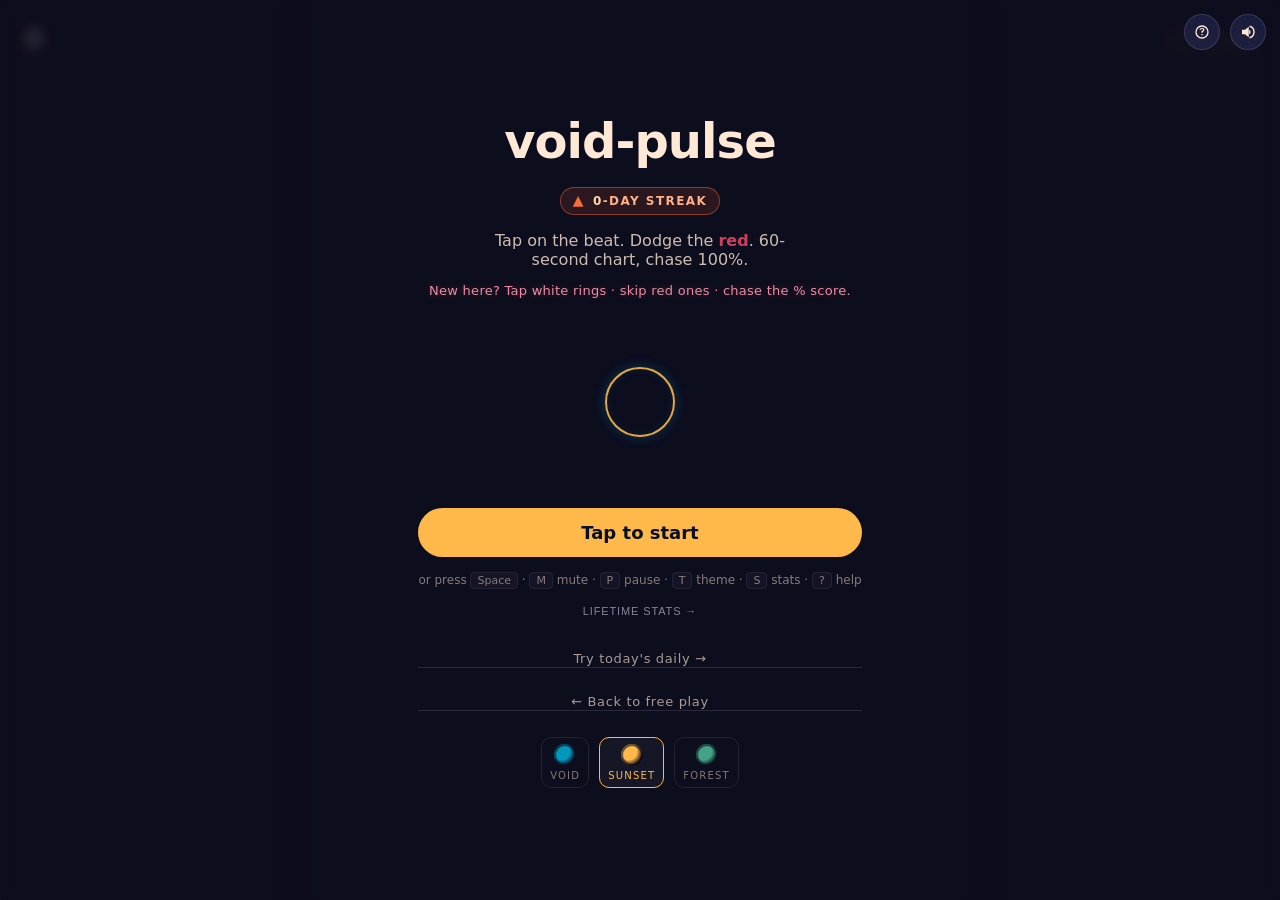
==== games/001-void-pulse/index.html @ e2f5d3f6 "sprint 34: two-phase onboarding demo (TAP good / SKIP hazard) The start-overlay .demo predated the r" ====
<!doctype html>
<html lang="en">
<head>
  <meta charset="utf-8" />
  <meta name="viewport" content="width=device-width, initial-scale=1, viewport-fit=cover" />
  <title>void-pulse — GameCompany</title>
  <meta name="description" content="Tap the ring when the void pulses through it — a minimalist tap-timing casual game." />
  <meta name="theme-color" content="#0a0e1f" />
  <meta property="og:title" content="void-pulse" />
  <meta property="og:description" content="Tap the ring when the void pulses through it." />
  <meta property="og:type" content="website" />
  <link rel="manifest" href="manifest.webmanifest" />
  <meta name="mobile-web-app-capable" content="yes" />
  <meta name="apple-mobile-web-app-capable" content="yes" />
  <meta name="apple-mobile-web-app-title" content="void-pulse" />
  <meta name="apple-mobile-web-app-status-bar-style" content="black-translucent" />
  <link rel="icon" href='data:image/svg+xml;utf8,<svg xmlns="http://www.w3.org/2000/svg" viewBox="0 0 64 64"><rect width="64" height="64" rx="14" fill="%230a0e1f"/><circle cx="32" cy="32" r="20" fill="none" stroke="%2300d4ff" stroke-width="4"/><circle cx="32" cy="32" r="10" fill="none" stroke="%23ff3d6b" stroke-width="3" opacity=".85"/><circle cx="32" cy="32" r="3" fill="%2300d4ff"/></svg>' />
  <link rel="apple-touch-icon" href='data:image/svg+xml;utf8,<svg xmlns="http://www.w3.org/2000/svg" viewBox="0 0 180 180"><rect width="180" height="180" fill="%230a0e1f"/><circle cx="90" cy="90" r="58" fill="none" stroke="%2300d4ff" stroke-width="10"/><circle cx="90" cy="90" r="28" fill="none" stroke="%23ff3d6b" stroke-width="8" opacity=".85"/><circle cx="90" cy="90" r="8" fill="%2300d4ff"/></svg>' />
  <link rel="stylesheet" href="style.css" />
</head>
<body>
  <main id="app">
    <canvas id="stage" width="720" height="960" aria-label="void-pulse canvas"></canvas>

    <div id="hud">
      <div id="score" aria-hidden="true">0</div>
      <div id="comboWrap" aria-hidden="true">
        <div id="beat" class="beat" aria-hidden="true"><span class="beat-dot"></span></div>
        <div id="combo"></div>
        <div id="comboMeter"><div id="comboMeterFill"></div></div>
      </div>
      <div id="lives" aria-label="Lives remaining"><span class="life">◯</span><span class="life">◯</span><span class="life">◯</span></div>
    </div>

    <div id="srAnnounce" class="sr-only" role="status" aria-live="polite" aria-atomic="true"></div>

    <div id="seedPill" class="seed-pill" hidden>DAILY · <span id="seedDate"></span></div>

    <button id="mute" class="icon-btn" type="button" aria-label="Toggle sound" title="Toggle sound">
      <svg viewBox="0 0 24 24" width="18" height="18" aria-hidden="true">
        <path id="muteIconOn"  d="M4 9v6h4l5 4V5L8 9H4zm11.5 3a3.5 3.5 0 0 0-2-3.16v6.32A3.5 3.5 0 0 0 15.5 12zM14 3.23v2.06a6.98 6.98 0 0 1 0 13.42v2.06A9 9 0 0 0 14 3.23z" fill="currentColor"/>
        <path id="muteIconOff" d="M4 9v6h4l5 4V5L8 9H4zm12.59 3 2.7-2.7-1.42-1.42-2.7 2.7-2.7-2.7-1.41 1.42 2.7 2.7-2.7 2.7 1.41 1.42 2.7-2.7 2.7 2.7 1.42-1.42-2.7-2.7z" fill="currentColor" style="display:none"/>
      </svg>
    </button>

    <div id="overlay" class="overlay visible">
      <h1 class="title">void-pulse</h1>
      <p id="startSubtitle" class="seed-subtitle" hidden>Daily · <span id="seedDateStart"></span></p>
      <div id="streakStart" class="streak-badge" hidden aria-label="Daily streak">
        <span class="streak-flame" aria-hidden="true">▲</span>
        <span class="streak-count"><span id="streakStartNum">0</span>-day streak</span>
        <span class="streak-best" id="streakStartBest" hidden>best <span id="streakStartBestNum">0</span></span>
      </div>
      <p class="hook">Tap on the beat. Dodge the <span style="color:var(--danger);font-weight:600">red</span>. 60-second chart, chase 100%.</p>
      <p id="firstVisitHint" class="first-visit-hint" hidden>New here? Tap white rings · skip red ones · chase the % score.</p>
      <div class="demo" aria-hidden="true">
        <div class="demo-target"></div>
        <div class="demo-pulse demo-pulse-good"></div>
        <div class="demo-pulse demo-pulse-hazard"></div>
        <div class="demo-label demo-label-tap">TAP</div>
        <div class="demo-label demo-label-skip">SKIP</div>
      </div>
      <button id="start" class="btn">Tap to start</button>
      <p class="kbhint">or press <kbd>Space</kbd> · <kbd>M</kbd> mute · <kbd>P</kbd> pause · <kbd>T</kbd> theme · <kbd>S</kbd> stats · <kbd>?</kbd> help</p>
      <button id="statsBtn" class="ghost-link-btn" type="button" aria-label="Lifetime stats">Lifetime stats →</button>
      <a id="dailyLink" class="daily-link" href="?daily=1" hidden>Try today's daily →</a>
      <a id="freeLink"  class="daily-link" href="./" hidden>← Back to free play</a>
      <div id="themePicker" class="theme-picker" role="radiogroup" aria-label="Color theme">
        <button type="button" class="theme-swatch" data-theme-id="void"   role="radio" aria-checked="true"  title="Void (cyan)"><span class="swatch-ring swatch-void"></span><span class="swatch-name">void</span></button>
        <button type="button" class="theme-swatch" data-theme-id="sunset" role="radio" aria-checked="false" title="Sunset (amber)"><span class="swatch-ring swatch-sunset"></span><span class="swatch-name">sunset</span></button>
        <button type="button" class="theme-swatch" data-theme-id="forest" role="radio" aria-checked="false" title="Forest (teal)"><span class="swatch-ring swatch-forest"></span><span class="swatch-name">forest</span></button>
      </div>
    </div>

    <div id="gameover" class="overlay hidden">
      <div id="newBest" class="new-best">NEW BEST</div>
      <h2 class="title">void silenced</h2>
      <p class="final-score">Score: <span id="finalScore">0</span></p>
      <p class="best-score">Best: <span id="bestScore">0</span></p>
      <div id="stats" class="stats">
        <div><span>Peak combo</span><span id="statPeak">0</span></div>
        <div><span>Perfects</span><span id="statPerfect">0</span></div>
        <div><span>Hits</span><span id="statHits">0</span></div>
      </div>
      <div id="gameoverStreak" class="streak-badge streak-gameover" hidden aria-label="Daily streak">
        <span class="streak-flame" aria-hidden="true">▲</span>
        <span class="streak-count"><span id="gameoverStreakNum">0</span>-day streak</span>
        <span class="streak-best" id="gameoverStreakBest" hidden>best <span id="gameoverStreakBestNum">0</span></span>
      </div>
      <div id="achievements" class="ach-grid" aria-label="Achievements" hidden>
        <div class="ach-head"><span class="ach-head-label">Achievements</span><span id="achProgress" class="ach-progress">0 / 11</span></div>
        <ul id="achList" class="ach-list"></ul>
      </div>
      <div id="history" class="history" aria-label="Last runs">
        <span id="historyLabel" class="history-label">Last runs</span>
        <svg id="historySvg" viewBox="0 0 120 28" width="120" height="28" aria-hidden="true"></svg>
      </div>
      <div id="ghost" class="ghost-strip" hidden aria-label="Ghost run comparison">
        <div class="ghost-row ghost-row-now">
          <span class="ghost-row-label">This run</span>
          <svg id="ghostSvgNow" viewBox="0 0 220 10" width="220" height="10" aria-hidden="true"></svg>
        </div>
        <div class="ghost-row ghost-row-best">
          <span class="ghost-row-label">Best <span id="ghostBestMeta"></span></span>
          <svg id="ghostSvgBest" viewBox="0 0 220 10" width="220" height="10" aria-hidden="true"></svg>
        </div>
      </div>
      <div id="leaderboard" class="leaderboard" hidden aria-label="Top runs">
        <div class="leaderboard-head">
          <span id="leaderboardLabel" class="leaderboard-label">Top runs</span>
        </div>
        <ol id="leaderboardList" class="leaderboard-list"></ol>
      </div>
      <p id="tomorrow" class="tomorrow" hidden>Next daily in <span id="tomorrowTime">—</span></p>
      <button id="share" class="share-btn" type="button" aria-label="Share score" hidden>
        <svg viewBox="0 0 24 24" width="14" height="14" aria-hidden="true"><path d="M18 16.08c-.76 0-1.44.3-1.96.77L8.91 12.7c.05-.23.09-.46.09-.7s-.04-.47-.09-.7l7.05-4.11c.54.5 1.25.81 2.04.81a3 3 0 1 0-3-3c0 .24.04.47.09.7L8.04 9.81A3 3 0 0 0 6 9a3 3 0 1 0 0 6c.79 0 1.5-.31 2.04-.81l7.12 4.15c-.05.21-.08.43-.08.66a2.92 2.92 0 1 0 2.92-2.92z" fill="currentColor"/></svg>
        <span>Share</span>
      </button>
      <p class="retry-hint">Tap to retry</p>
    </div>

    <div id="pause" class="overlay hidden" aria-hidden="true">
      <div class="pause-ring">
        <div id="pauseCountdown" class="pause-countdown">paused</div>
      </div>
      <p class="pause-hint">Return to the tab — or press <kbd>P</kbd> — to resume</p>
    </div>

    <div id="help" class="overlay hidden help-overlay" role="dialog" aria-modal="true" aria-labelledby="helpTitle" aria-hidden="true">
      <div class="help-card">
        <h2 id="helpTitle" class="help-title">how to play</h2>
        <ul class="help-list">
          <li><span class="help-key">tap / Space</span><span>when the pulse crosses the ring — on beat (120 BPM)</span></li>
          <li><span class="help-key">center hit</span><span>= <em>perfect</em>: full score, combo grows, chromatic flash</span></li>
          <li><span class="help-key">near hit</span><span>= <em>good</em>: half score, combo grows</span></li>
          <li><span class="help-key" style="color:var(--danger)">red dashed pulse</span><span>= <em>HAZARD</em>: do NOT tap. Let it pass for +50 bonus. Tapping it = miss + life</span></li>
          <li><span class="help-key">combo bar</span><span>fills toward the next ×multiplier (cap ×4)</span></li>
          <li><span class="help-key">chart length</span><span>~60s fixed chart. Chase the % — try for 100% perfect run</span></li>
          <li><span class="help-key">3 lives</span><span>miss / mistap to lose one. Die fast 3x in a row → next run grants +1 gold life</span></li>
          <li><span class="help-key">daily mode</span><span><code>?daily=1</code> — same chart for everyone today</span></li>
          <li><span class="help-key">theme picker</span><span>void / sunset / forest — press <kbd>T</kbd> to cycle</span></li>
        </ul>
        <p class="help-keys">
          <kbd>Space</kbd> tap · <kbd>M</kbd> mute · <kbd>P</kbd> pause · <kbd>T</kbd> theme · <kbd>S</kbd> stats · <kbd>?</kbd> this help · <kbd>Esc</kbd> close
        </p>
        <button id="helpClose" class="btn help-close" type="button">Got it</button>
      </div>
    </div>

    <div id="statsPanel" class="overlay hidden stats-overlay" role="dialog" aria-modal="true" aria-labelledby="statsPanelTitle" aria-hidden="true">
      <div class="stats-card">
        <h2 id="statsPanelTitle" class="stats-title">Lifetime stats</h2>
        <p class="stats-empty-msg">No runs yet. Play one to start tracking.</p>
        <div class="stats-grid">
          <div class="stat-row"><span class="stat-k">Runs</span><span class="stat-v" id="lsRuns">0</span></div>
          <div class="stat-row"><span class="stat-k">Total play</span><span class="stat-v" id="lsTime">0s</span></div>
          <div class="stat-row"><span class="stat-k">Best score</span><span class="stat-v" id="lsBest">0</span></div>
          <div class="stat-row"><span class="stat-k">Peak combo</span><span class="stat-v" id="lsPeakCombo">0</span></div>
          <div class="stat-row"><span class="stat-k">Avg / run</span><span class="stat-v" id="lsAvg">—</span></div>
          <div class="stat-row"><span class="stat-k">Total score</span><span class="stat-v" id="lsScore">0</span></div>
          <div class="stat-row"><span class="stat-k">Perfects</span><span class="stat-v" id="lsPerfects">0</span></div>
          <div class="stat-row"><span class="stat-k">Hits</span><span class="stat-v" id="lsHits">0</span></div>
          <div class="stat-row"><span class="stat-k">Misses</span><span class="stat-v" id="lsMisses">0</span></div>
          <div class="stat-row"><span class="stat-k">Perfect rate</span><span class="stat-v" id="lsPerfectRate">—</span></div>
          <div class="stat-row"><span class="stat-k">Accuracy</span><span class="stat-v" id="lsAccuracy">—</span></div>
          <div class="stat-row stat-row-span"><span class="stat-k">Best by theme</span><span class="stat-v stat-themes">
            <span class="stat-theme"><span class="stat-theme-dot stat-theme-void"></span>void <b id="lsBestVoid">0</b></span>
            <span class="stat-theme"><span class="stat-theme-dot stat-theme-sunset"></span>sunset <b id="lsBestSunset">0</b></span>
            <span class="stat-theme"><span class="stat-theme-dot stat-theme-forest"></span>forest <b id="lsBestForest">0</b></span>
          </span></div>
          <div class="stat-row"><span class="stat-k">First played</span><span class="stat-v" id="lsFirst">—</span></div>
          <div class="stat-row"><span class="stat-k">Last played</span><span class="stat-v" id="lsLast">—</span></div>
        </div>
        <div class="stats-actions">
          <button id="statsReset" class="stats-reset-btn" type="button" hidden>Reset stats</button>
          <button id="statsPanelClose" class="btn stats-close" type="button">Close</button>
        </div>
      </div>
    </div>

    <div id="achievementToast" class="ach-toast hidden" aria-hidden="true">
      <span class="ach-toast-badge" aria-hidden="true">▲</span>
      <span class="ach-toast-text">
        <span class="ach-toast-head">Achievement</span>
        <span class="ach-toast-label"></span>
      </span>
    </div>

    <button id="helpBtn" class="icon-btn help-btn" type="button" aria-label="How to play" title="How to play (?)">
      <svg viewBox="0 0 24 24" width="16" height="16" aria-hidden="true">
        <path d="M12 2a10 10 0 1 0 0 20 10 10 0 0 0 0-20Zm0 18a8 8 0 1 1 0-16 8 8 0 0 1 0 16Zm-1-7v-1c0-.7.3-1.2 1.2-1.8.9-.6 1.3-1 1.3-1.7 0-.8-.6-1.3-1.5-1.3s-1.5.5-1.5 1.4H8.5C8.5 7 9.9 6 12 6s3.5 1 3.5 2.7c0 1.1-.5 1.7-1.5 2.4-.7.5-1 .8-1 1.5V13h-2Zm0 4v-2h2v2h-2Z" fill="currentColor"/>
      </svg>
    </button>
  </main>

  <script src="game.js"></script>
</body>
</html>
---- games/001-void-pulse/style.css ----
/* ============================================================
   void-pulse — style.css
   Palette: deep void + cyan/magenta rhythm (per Artist spec)
   ============================================================ */

:root {
  /* Default theme = void. Player can switch to sunset / forest via the
     theme picker on the start overlay; the chosen theme writes
     `data-theme="..."` on <html>, below. All color-critical tokens live
     here (including the celebration gold `--highlight` and the vignette
     radial-gradient rgb triplets consumed by the canvas render). */
  --bg:     #0a0e1f;
  --fg:     #e8e9ff;
  --accent: #00d4ff;
  --danger: #ff3d6b;
  --subtle: #2a2e5c;
  --highlight: #ffd24a;
  --vignette-near-rgb: 82, 92, 180;
  --vignette-far-rgb:  15, 18, 38;
  --shadow: 0 6px 24px rgba(0,0,0,.35);
  --radius: 14px;
}
[data-theme="sunset"] {
  --bg:     #1a0b1a;
  --fg:     #ffe9d6;
  --accent: #ffb84a;
  --danger: #ff4d6d;
  --subtle: #4a2a3c;
  --highlight: #ff8fb1;
  --vignette-near-rgb: 180, 92, 120;
  --vignette-far-rgb:  38, 15, 28;
}
[data-theme="forest"] {
  --bg:     #081613;
  --fg:     #d6f2e0;
  --accent: #5de4b4;
  --danger: #ff7a5a;
  --subtle: #1a3a2e;
  --highlight: #e8ff7a;
  --vignette-near-rgb: 92, 180, 140;
  --vignette-far-rgb:  12, 30, 22;
}

* { box-sizing: border-box; margin: 0; padding: 0; }

html, body {
  height: 100%;
  background: var(--bg);
  color: var(--fg);
  font-family: system-ui, -apple-system, "Segoe UI", Roboto, sans-serif;
  user-select: none;
  -webkit-tap-highlight-color: transparent;
  overflow: hidden;
}

#app {
  position: relative;
  width: 100vw;
  height: 100dvh;
  display: grid;
  place-items: center;
}

#stage {
  display: block;
  max-width: 100vw;
  max-height: 100dvh;
  aspect-ratio: 720 / 960;
  background: transparent;
  touch-action: none;
  box-shadow: var(--shadow);
  border-radius: var(--radius);
}

#hud {
  position: absolute;
  top: 16px;
  left: 0; right: 0;
  display: flex;
  align-items: center;
  justify-content: space-between;
  padding: 0 24px;
  font-variant-numeric: tabular-nums;
  font-weight: 700;
  text-shadow: 0 2px 8px rgba(0,0,0,.5);
  pointer-events: none;
  z-index: 10;
}

#score {
  font-size: 28px;
  color: var(--fg);
  min-width: 3ch;
  transition: color .18s ease, text-shadow .18s ease;
  display: inline-block;
  transform-origin: left center;
}
#score.approaching-best {
  color: var(--highlight);
  text-shadow: 0 0 14px color-mix(in srgb, var(--highlight) calc(100% * .55), transparent), 0 2px 8px rgba(0, 0, 0, .5);
}
#score.beaten-best {
  color: var(--highlight);
  text-shadow: 0 0 22px color-mix(in srgb, var(--highlight) calc(100% * .9), transparent), 0 2px 8px rgba(0, 0, 0, .5);
  animation: scoreBeaten 1.4s ease-in-out infinite;
}
@keyframes scoreBeaten {
  0%, 100% { transform: scale(1); }
  50%      { transform: scale(1.08); }
}

#comboWrap {
  display: flex;
  flex-direction: column;
  align-items: center;
  gap: 4px;
}
#combo {
  font-size: 22px;
  color: var(--accent);
  letter-spacing: -0.01em;
  transition: opacity .12s ease;
  min-height: 22px;
  min-width: 5ch;
  text-align: right;
  font-variant-numeric: tabular-nums;
}
#comboMeter {
  width: 72px;
  height: 3px;
  background: rgba(232, 233, 255, .12);
  border-radius: 2px;
  overflow: hidden;
  opacity: 0;
  transition: opacity .18s ease;
}
#comboMeter.active { opacity: 1; }
#comboMeterFill {
  height: 100%;
  width: 0%;
  background: linear-gradient(90deg, var(--accent), var(--highlight));
  border-radius: 2px;
  transition: width .14s ease-out;
}

/* Beat indicator — small ring that flashes every quarter-note beat while a
   run is active. Accents the downbeat (every 4th quarter, i.e. bar start)
   with a brighter/larger pulse. Driven from state.t (not BGM) so the visual
   anchor works even when audio is muted. Sits inside #comboWrap above combo. */
#beat {
  width: 14px;
  height: 14px;
  display: flex;
  align-items: center;
  justify-content: center;
  opacity: 0;
  transition: opacity .2s ease;
}
#beat.active { opacity: 1; }
#beat .beat-dot {
  width: 9px;
  height: 9px;
  border-radius: 50%;
  background: color-mix(in srgb, var(--fg) 28%, transparent);
  box-shadow: 0 0 0 1px color-mix(in srgb, var(--fg) 22%, transparent);
  transform: scale(1);
  transition: background .12s ease, box-shadow .12s ease;
}
#beat.pulse .beat-dot {
  animation: beatPulse 420ms ease-out;
}
#beat.pulse-accent .beat-dot {
  animation: beatPulseAccent 520ms ease-out;
}
@keyframes beatPulse {
  0%   { transform: scale(0.95); background: color-mix(in srgb, var(--fg) 28%, transparent); box-shadow: 0 0 0 1px color-mix(in srgb, var(--fg) 22%, transparent); }
  18%  { transform: scale(1.35); background: var(--fg); box-shadow: 0 0 12px color-mix(in srgb, var(--fg) 65%, transparent), 0 0 0 1px var(--fg); }
  100% { transform: scale(1); background: color-mix(in srgb, var(--fg) 28%, transparent); box-shadow: 0 0 0 1px color-mix(in srgb, var(--fg) 22%, transparent); }
}
@keyframes beatPulseAccent {
  0%   { transform: scale(0.95); background: color-mix(in srgb, var(--accent) 35%, transparent); box-shadow: 0 0 0 1px color-mix(in srgb, var(--accent) 30%, transparent); }
  14%  { transform: scale(1.6); background: var(--accent); box-shadow: 0 0 18px color-mix(in srgb, var(--accent) 75%, transparent), 0 0 0 2px color-mix(in srgb, var(--accent) 70%, transparent); }
  100% { transform: scale(1); background: color-mix(in srgb, var(--fg) 28%, transparent); box-shadow: 0 0 0 1px color-mix(in srgb, var(--fg) 22%, transparent); }
}

#lives {
  display: flex;
  gap: 6px;
  align-items: center;
}

.life {
  font-size: 22px;
  line-height: 1;
  color: var(--accent);
  transition: color .1s ease, opacity .1s ease, transform .14s ease;
  display: inline-block;
}
.life.lost-flash {
  animation: lifeLostFlash .42s ease-out;
}
.life.bonus-glow {
  animation: lifeBonusGlow 1.4s ease-out 1;
  color: var(--highlight) !important;
}
@keyframes lifeLostFlash {
  0%   { color: var(--danger); transform: scale(1.4); text-shadow: 0 0 14px rgba(255, 61, 107, .9); }
  50%  { color: var(--danger); transform: scale(1.0); text-shadow: 0 0 6px  rgba(255, 61, 107, .6); }
  100% { color: var(--subtle); transform: scale(1.0); text-shadow: none; }
}
@keyframes lifeBonusGlow {
  0%   { color: var(--highlight); transform: scale(1.5); text-shadow: 0 0 18px color-mix(in srgb, var(--highlight) calc(100% * .9), transparent); }
  60%  { color: var(--highlight); transform: scale(1.0); text-shadow: 0 0 10px color-mix(in srgb, var(--highlight) calc(100% * .55), transparent); }
  100% { color: var(--highlight); transform: scale(1.0); text-shadow: none; }
}
@media (prefers-reduced-motion: reduce) {
  .life.lost-flash, .life.bonus-glow { animation: none; }
}

.overlay {
  position: absolute;
  inset: 0;
  display: grid;
  place-content: center;
  gap: 12px;
  text-align: center;
  background: rgba(10, 14, 31, .82);
  backdrop-filter: blur(6px);
  transition: opacity .2s ease;
  z-index: 20;
}
.overlay.hidden  { opacity: 0; pointer-events: none; }
.overlay.visible { opacity: 1; pointer-events: auto; }

.title {
  font-size: clamp(28px, 5vw, 48px);
  letter-spacing: -0.02em;
  font-weight: 700;
  color: var(--fg);
}
.hook {
  opacity: .8;
  max-width: 32ch;
  margin: 0 auto;
  font-size: 16px;
  color: var(--fg);
}
.final-score { font-size: 22px; color: var(--fg); margin-top: 10px; }
.best-score  { font-size: 16px; color: var(--fg); opacity: .78; }
.retry-hint  { font-size: 15px; color: var(--accent); opacity: .85; margin-top: 8px; }

.share-btn {
  display: inline-flex;
  align-items: center;
  gap: 7px;
  font: inherit;
  font-weight: 600;
  font-size: 13px;
  letter-spacing: .04em;
  padding: 8px 16px;
  margin: 6px auto 0;
  background: transparent;
  color: var(--fg);
  border: 1px solid rgba(232, 233, 255, .28);
  border-radius: 999px;
  cursor: pointer;
  transition: background .12s ease, border-color .12s ease, transform .08s ease;
}
.share-btn:hover  { background: rgba(232, 233, 255, .08); border-color: rgba(232, 233, 255, .5); }
.share-btn:active { transform: scale(.96); }
.share-btn.copied { color: var(--accent); border-color: var(--accent); }

.btn {
  font: inherit;
  font-weight: 700;
  font-size: 18px;
  padding: 14px 28px;
  background: var(--accent);
  color: #061028;
  border: 0;
  border-radius: 999px;
  cursor: pointer;
  box-shadow: var(--shadow);
  transition: transform .08s ease;
  margin-top: 8px;
}
.btn:active { transform: scale(.96); }

/* Feedback animations */
@keyframes shake {
  0%, 100% { transform: translate(0, 0); }
  20%      { transform: translate(-6px, 2px); }
  40%      { transform: translate(5px, -3px); }
  60%      { transform: translate(-4px, 4px); }
  80%      { transform: translate(3px, -2px); }
}
.shake { animation: shake .25s ease; }

@keyframes pop {
  0%   { transform: scale(1); }
  30%  { transform: scale(1.2); }
  100% { transform: scale(1); }
}
.pop { animation: pop .18s ease; }

@keyframes flash {
  0%   { box-shadow: inset 0 0 0 9999px rgba(255,255,255,.55); }
  100% { box-shadow: inset 0 0 0 9999px rgba(255,255,255,0); }
}
.flash { animation: flash .4s ease; }

/* Death-cam: the 0.55s slow-mo beat before the gameover overlay fades in. */
#app.deathcam #stage {
  filter: saturate(.35) brightness(.85);
  transition: filter .18s ease;
}
#app.deathcam::before {
  content: "";
  position: absolute;
  inset: 0;
  pointer-events: none;
  background: radial-gradient(ellipse at center, transparent 40%, rgba(255, 61, 107, .26) 100%);
  animation: deathcamFade .55s ease-out forwards;
  z-index: 5;
  border-radius: var(--radius);
}
@keyframes deathcamFade {
  0%   { opacity: 0; }
  20%  { opacity: 1; }
  100% { opacity: .78; }
}

@media (prefers-reduced-motion: reduce) {
  .shake, .pop, .flash, .new-best, #score.beaten-best, .pause-countdown { animation: none !important; }
  #app.deathcam::before { animation: none !important; opacity: .5; }
  /* Reduced-motion: beat indicator stays static (dim ring visible while
     active) — no pulse scale, just a steady anchor. Still communicates
     "a run is in progress" without the flash. */
  #beat.pulse .beat-dot,
  #beat.pulse-accent .beat-dot { animation: none !important; }
}

/* Mute toggle (top-right) */
.icon-btn {
  position: absolute;
  top: 14px;
  right: 14px;
  width: 36px;
  height: 36px;
  display: inline-flex;
  align-items: center;
  justify-content: center;
  background: rgba(42, 46, 92, .5);
  color: var(--fg);
  border: 1px solid rgba(232, 233, 255, .14);
  border-radius: 50%;
  cursor: pointer;
  z-index: 30;
  transition: background .12s ease, transform .08s ease, color .12s ease;
}
.icon-btn:hover { background: rgba(42, 46, 92, .8); }
.icon-btn:active { transform: scale(.92); }
.icon-btn.muted { color: var(--danger); }

/* Run-end stats panel */
.stats {
  display: grid;
  grid-template-columns: repeat(3, auto);
  gap: 4px 22px;
  justify-content: center;
  margin-top: 14px;
  font-size: 13px;
  opacity: .82;
}
.stats > div {
  display: flex;
  flex-direction: column;
  align-items: center;
  gap: 2px;
}
.stats span:first-child {
  opacity: .62;
  letter-spacing: .08em;
  text-transform: uppercase;
  font-size: 10px;
}
.stats span:last-child {
  color: var(--accent);
  font-size: 20px;
  font-weight: 700;
  font-variant-numeric: tabular-nums;
}

/* NEW BEST badge */
.new-best {
  font-size: 13px;
  font-weight: 800;
  letter-spacing: .24em;
  color: #061028;
  background: linear-gradient(90deg, var(--highlight), #ff8fb1 50%, #8ad6ff);
  padding: 5px 14px;
  border-radius: 999px;
  display: none;
  margin: 0 auto 8px;
  animation: newBestPulse 1.2s ease-in-out infinite;
  box-shadow: 0 0 24px color-mix(in srgb, var(--highlight) calc(100% * .4), transparent);
}
.new-best.visible { display: inline-block; }
@keyframes newBestPulse {
  0%, 100% { transform: scale(1); }
  50%      { transform: scale(1.06); }
}

/* Run history sparkline */
.history {
  margin-top: 10px;
  display: flex;
  flex-direction: column;
  align-items: center;
  gap: 4px;
  opacity: .82;
}
.history-label {
  font-size: 10px;
  letter-spacing: .1em;
  text-transform: uppercase;
  opacity: .55;
}
#historySvg .hbar {
  fill: var(--subtle);
  transition: fill .12s ease;
}
#historySvg .hbar.latest { fill: var(--accent); }
#historySvg .hbar.best   { fill: var(--highlight); }
#historySvg .hline {
  stroke: rgba(232, 233, 255, .18);
  stroke-width: 1;
}

/* Ghost-run comparison — two short strips showing per-event outcomes over
   time. Only appears on seeded runs (daily / ?seed=) once a best ghost has
   been recorded. */
.ghost-strip {
  margin-top: 10px;
  display: flex;
  flex-direction: column;
  gap: 4px;
  width: 100%;
  max-width: 240px;
  opacity: .9;
}
.ghost-row {
  display: flex;
  flex-direction: column;
  gap: 3px;
}
.ghost-row-label {
  font-size: 9px;
  letter-spacing: .1em;
  text-transform: uppercase;
  opacity: .5;
}
.ghost-row-label #ghostBestMeta {
  opacity: .7;
  margin-left: 4px;
  font-weight: 500;
}
#ghostSvgNow .gdot, #ghostSvgBest .gdot {
  /* fill set inline per outcome — keeps JS simple and overrides theme-safe
     because these are gameplay-semantic (perfect/good/miss) not theme-colored */
  transform-box: fill-box;
  transform-origin: center;
  animation: ghostDotIn 260ms cubic-bezier(.2, .9, .3, 1.2) both;
}
@keyframes ghostDotIn {
  0%   { opacity: 0; transform: scale(.3); }
  60%  { opacity: 1; transform: scale(1.25); }
  100% { opacity: 1; transform: scale(1); }
}
#ghostSvgNow .gtrack, #ghostSvgBest .gtrack {
  stroke: rgba(232, 233, 255, .14);
  stroke-width: 1;
  animation: ghostTrackIn 220ms ease-out both;
}
@keyframes ghostTrackIn {
  from { opacity: 0; }
  to   { opacity: 1; }
}
@media (prefers-reduced-motion: reduce) {
  /* Players who opt out of motion get the dots instantly; the comparison
     data is the same, only the left-to-right pacing replay is skipped. */
  #ghostSvgNow .gdot, #ghostSvgBest .gdot,
  #ghostSvgNow .gtrack, #ghostSvgBest .gtrack {
    animation: none;
  }
}
.tomorrow {
  margin-top: 10px;
  font-size: 11px;
  letter-spacing: .15em;
  text-transform: uppercase;
  color: var(--highlight);
  opacity: .8;
  font-variant-numeric: tabular-nums;
}

/* Pause overlay */
#pause {
  background: rgba(10, 14, 31, .72);
  backdrop-filter: blur(4px);
  z-index: 25;
  gap: 18px;
}
.pause-ring {
  width: 140px;
  height: 140px;
  border-radius: 50%;
  border: 3px solid var(--accent);
  box-shadow: 0 0 40px rgba(0, 212, 255, .3);
  display: grid;
  place-content: center;
  margin: 0 auto;
}
.pause-countdown {
  font-size: 56px;
  font-weight: 800;
  color: var(--fg);
  letter-spacing: -0.03em;
  font-variant-numeric: tabular-nums;
  animation: pauseBreath 1.6s ease-in-out infinite;
}
.pause-countdown.number { font-size: 72px; color: var(--accent); }
.pause-hint {
  font-size: 13px;
  opacity: .65;
  letter-spacing: .04em;
}
.pause-hint kbd {
  font-family: inherit;
  background: rgba(232, 233, 255, .1);
  border: 1px solid rgba(232, 233, 255, .18);
  border-radius: 4px;
  padding: 1px 6px;
  font-size: 11px;
  color: var(--fg);
  margin: 0 2px;
}
@keyframes pauseBreath {
  0%, 100% { opacity: .75; }
  50%      { opacity: 1; }
}

/* Daily / seed mode markers */
.seed-pill {
  position: absolute;
  top: 14px;
  left: 50%;
  transform: translateX(-50%);
  font-size: 10px;
  font-weight: 800;
  letter-spacing: .22em;
  padding: 4px 10px;
  border-radius: 999px;
  background: linear-gradient(90deg, color-mix(in srgb, var(--highlight) calc(100% * .18), transparent), rgba(255, 143, 177, .18));
  border: 1px solid color-mix(in srgb, var(--highlight) calc(100% * .42), transparent);
  color: var(--highlight);
  z-index: 11;
  pointer-events: none;
  text-transform: uppercase;
  font-variant-numeric: tabular-nums;
}
.seed-subtitle {
  font-size: 12px;
  letter-spacing: .2em;
  text-transform: uppercase;
  color: var(--highlight);
  opacity: .9;
  margin-top: -6px;
  margin-bottom: 2px;
  font-variant-numeric: tabular-nums;
}
.daily-link {
  display: inline-block;
  margin-top: 14px;
  font-size: 13px;
  letter-spacing: .05em;
  color: var(--fg);
  opacity: .65;
  text-decoration: none;
  border-bottom: 1px solid rgba(232, 233, 255, .2);
  padding-bottom: 1px;
  transition: opacity .12s ease, color .12s ease, border-color .12s ease;
}
.daily-link:hover { opacity: 1; color: var(--highlight); border-color: color-mix(in srgb, var(--highlight) calc(100% * .6), transparent); }

.kbhint {
  font-size: 12px;
  color: var(--fg);
  opacity: .5;
  margin-top: 4px;
}
.kbhint kbd {
  font-family: inherit;
  background: rgba(232, 233, 255, .08);
  border: 1px solid rgba(232, 233, 255, .14);
  border-radius: 4px;
  padding: 1px 6px;
  font-size: 11px;
}

/* ---------- Onboarding demo (start overlay only) ---------- */
.demo {
  position: relative;
  width: 160px;
  height: 160px;
  margin: 4px auto 6px;
  pointer-events: none;
}
.demo-target {
  position: absolute;
  left: 50%; top: 50%;
  width: 70px; height: 70px;
  margin: -35px 0 0 -35px;
  border-radius: 50%;
  border: 2px solid var(--accent);
  box-shadow: 0 0 14px rgba(0, 212, 255, .25), inset 0 0 10px rgba(0, 212, 255, .12);
  opacity: .9;
}
/* Two-phase demo: first half shows a cyan pulse crossing the target with
   a TAP label; second half shows a red hazard pulse crossing with a SKIP
   label. Teaches both halves of the post-rhythm-pivot mechanic in one
   5.2s loop. */
.demo-pulse {
  position: absolute;
  left: 50%; top: 50%;
  width: 22px; height: 22px;
  margin: -11px 0 0 -11px;
  border-radius: 50%;
  border: 2px solid currentColor;
  opacity: 0;
}
.demo-pulse-good {
  color: var(--fg);
  animation: demoPulseGood 5.2s cubic-bezier(.4, .05, .55, .98) infinite;
}
.demo-pulse-hazard {
  color: var(--danger);
  background: radial-gradient(circle, rgba(255, 61, 107, .28) 0%, rgba(255, 61, 107, 0) 70%);
  animation: demoPulseHazard 5.2s cubic-bezier(.4, .05, .55, .98) infinite;
}
.demo-label {
  position: absolute;
  left: 50%; top: calc(50% + 56px);
  transform: translate(-50%, 0);
  font-size: 12px;
  letter-spacing: .22em;
  font-weight: 700;
  opacity: 0;
}
.demo-label-tap {
  color: var(--accent);
  text-shadow: 0 0 8px rgba(0, 212, 255, .55);
  animation: demoLabelTap 5.2s ease-out infinite;
}
.demo-label-skip {
  color: var(--danger);
  text-shadow: 0 0 8px rgba(255, 61, 107, .55);
  animation: demoLabelSkip 5.2s ease-out infinite;
}
@keyframes demoPulseGood {
  0%   { width: 22px;  height: 22px;  margin: -11px 0 0 -11px; opacity: .15; }
  22%  { width: 60px;  height: 60px;  margin: -30px 0 0 -30px; opacity: 1; box-shadow: 0 0 10px color-mix(in srgb, var(--fg) 55%, transparent); }
  28%  { width: 72px;  height: 72px;  margin: -36px 0 0 -36px; opacity: 1; box-shadow: 0 0 14px var(--fg); }
  40%  { width: 110px; height: 110px; margin: -55px 0 0 -55px; opacity: .25; }
  48%, 100% { width: 22px; height: 22px; margin: -11px 0 0 -11px; opacity: 0; }
}
@keyframes demoPulseHazard {
  0%, 52%  { width: 22px; height: 22px; margin: -11px 0 0 -11px; opacity: 0; }
  55%      { width: 22px; height: 22px; margin: -11px 0 0 -11px; opacity: .18; }
  74%      { width: 60px; height: 60px; margin: -30px 0 0 -30px; opacity: 1; }
  82%      { width: 82px; height: 82px; margin: -41px 0 0 -41px; opacity: .85; }
  94%      { width: 120px; height: 120px; margin: -60px 0 0 -60px; opacity: .2; }
  100%     { width: 22px; height: 22px; margin: -11px 0 0 -11px; opacity: 0; }
}
@keyframes demoLabelTap {
  0%, 16% { opacity: 0; transform: translate(-50%, 4px); }
  24%     { opacity: 1; transform: translate(-50%, 0); }
  40%     { opacity: 1; transform: translate(-50%, 0); }
  48%, 100% { opacity: 0; transform: translate(-50%, -4px); }
}
@keyframes demoLabelSkip {
  0%, 68%   { opacity: 0; transform: translate(-50%, 4px); }
  78%       { opacity: 1; transform: translate(-50%, 0); }
  94%       { opacity: 1; transform: translate(-50%, 0); }
  100%      { opacity: 0; transform: translate(-50%, -4px); }
}
@media (prefers-reduced-motion: reduce) {
  /* Static side-by-side: good pulse + TAP on the left, hazard pulse + SKIP
     on the right. Both pulses read at target-ish size so the player sees
     the two states simultaneously without any motion. Target ring hidden
     because with two pulses off-center it would look like two misaligned
     rings rather than a single anchor. */
  .demo-target { display: none; }
  .demo-pulse { animation: none !important; width: 48px; height: 48px; margin: -24px 0 0 -24px; opacity: .9; }
  .demo-pulse-good   { left: 32%; }
  .demo-pulse-hazard { left: 68%; }
  .demo-label { animation: none !important; opacity: .9; transform: translate(-50%, 0); font-size: 11px; top: calc(50% + 40px); }
  .demo-label-tap  { left: 32%; }
  .demo-label-skip { left: 68%; }
}

/* First-visit onboarding — a one-shot hint + Start-button highlight that
   only appears on the very first page load. Once the player taps Start, the
   flag is written and this class is never added again for that profile.
   Matches the other overlay chrome so it reads as "one of the bits of the
   start screen", not "a separate tutorial mode". */
.first-visit-hint {
  color: var(--highlight);
  font-size: 13px;
  letter-spacing: .02em;
  opacity: .95;
  margin: 2px 8px 8px;
  text-shadow: 0 0 10px rgba(255, 210, 74, .28);
}
.overlay.first-visit #firstVisitHint { display: block; }
.overlay.first-visit #start {
  animation: firstVisitPulse 1.8s ease-in-out infinite;
  box-shadow: 0 0 0 0 rgba(0, 212, 255, .0);
}
@keyframes firstVisitPulse {
  0%, 100% { box-shadow: 0 0 0 0 color-mix(in srgb, var(--accent) calc(100% * .45), transparent); }
  50%      { box-shadow: 0 0 0 12px color-mix(in srgb, var(--accent) calc(100% * 0), transparent); }
}
@media (prefers-reduced-motion: reduce) {
  .overlay.first-visit #start { animation: none; box-shadow: 0 0 0 3px color-mix(in srgb, var(--accent) calc(100% * .4), transparent); }
}

/* ---------- Help (?) modal ---------- */
.help-btn {
  top: 14px;
  right: 60px;            /* sit just left of the mute button */
}
.help-overlay {
  background: rgba(10, 14, 31, .82);
  backdrop-filter: blur(6px);
  z-index: 30;
  align-items: center;
  justify-items: center;
  padding: 16px;
}
.help-card {
  max-width: 460px;
  width: calc(100% - 32px);
  background: linear-gradient(180deg, rgba(28, 34, 66, .92), rgba(15, 18, 38, .96));
  border: 1px solid rgba(232, 233, 255, .14);
  border-radius: 14px;
  padding: 22px 22px 18px;
  text-align: left;
  box-shadow: 0 10px 40px rgba(0, 0, 0, .5);
}
.help-title {
  font-size: 18px;
  letter-spacing: .12em;
  text-transform: uppercase;
  color: var(--accent);
  margin: 0 0 12px;
  text-align: center;
}
.help-list {
  list-style: none;
  padding: 0;
  margin: 0 0 14px;
  display: grid;
  gap: 9px;
}
.help-list li {
  display: grid;
  grid-template-columns: 132px 1fr;
  gap: 10px;
  font-size: 13px;
  align-items: baseline;
  color: var(--fg);
  line-height: 1.4;
}
.help-list em {
  color: var(--highlight);
  font-style: normal;
  font-weight: 600;
}
.help-list code {
  background: rgba(232, 233, 255, .08);
  border: 1px solid rgba(232, 233, 255, .14);
  border-radius: 4px;
  padding: 1px 5px;
  font-size: 11px;
  font-family: ui-monospace, Menlo, monospace;
}
.help-key {
  color: var(--accent);
  font-weight: 600;
  text-align: right;
  letter-spacing: .02em;
}
.help-keys {
  font-size: 12px;
  text-align: center;
  opacity: .7;
  margin: 6px 0 14px;
  letter-spacing: .04em;
}
.help-keys kbd {
  font-family: inherit;
  background: rgba(232, 233, 255, .08);
  border: 1px solid rgba(232, 233, 255, .14);
  border-radius: 4px;
  padding: 1px 6px;
  font-size: 11px;
  margin: 0 2px;
}
.help-close {
  display: block;
  margin: 0 auto;
}
@media (max-width: 460px) {
  .help-list li { grid-template-columns: 110px 1fr; font-size: 12px; }
  .help-key { font-size: 12px; }
}

/* ---------- Top-N per-seed leaderboard ---------- */
.leaderboard {
  margin: 4px auto 0;
  width: min(280px, 92%);
}
.leaderboard-head {
  display: flex;
  justify-content: center;
  font-size: 11px;
  letter-spacing: .22em;
  text-transform: uppercase;
  color: var(--fg);
  opacity: .6;
  margin-bottom: 6px;
}
.leaderboard-list {
  list-style: none;
  padding: 0;
  margin: 0;
  display: grid;
  gap: 3px;
}
.lb-row {
  display: grid;
  grid-template-columns: 36px 1fr auto;
  gap: 10px;
  padding: 4px 10px;
  align-items: baseline;
  border-radius: 6px;
  font-variant-numeric: tabular-nums;
  font-size: 14px;
  background: rgba(232, 233, 255, .04);
  transition: background .14s ease;
}
.lb-row.lb-top {
  background: color-mix(in srgb, var(--highlight) calc(100% * .10), transparent);
}
.lb-row.lb-new {
  background: rgba(0, 212, 255, .18);
  animation: lbNewPulse 1.6s ease-out;
}
.lb-rank {
  color: var(--fg);
  opacity: .6;
  font-size: 11px;
  letter-spacing: .08em;
  text-transform: uppercase;
}
.lb-row.lb-top .lb-rank { color: var(--highlight); opacity: 1; }
.lb-row.lb-new  .lb-rank { color: var(--accent); opacity: 1; }
.lb-score {
  color: var(--fg);
  font-weight: 600;
}
.lb-row.lb-top .lb-score { color: var(--highlight); }
.lb-when {
  color: var(--fg);
  opacity: .5;
  font-size: 11px;
  letter-spacing: .04em;
}
@keyframes lbNewPulse {
  0%   { background: rgba(0, 212, 255, .35); transform: translateX(-3px); }
  60%  { background: rgba(0, 212, 255, .18); transform: translateX(0); }
  100% { background: rgba(0, 212, 255, .18); }
}
@media (prefers-reduced-motion: reduce) {
  .lb-row.lb-new { animation: none; }
}

/* ---------- Daily streak badge ---------- */
.streak-badge {
  display: inline-flex;
  align-items: center;
  gap: 8px;
  padding: 6px 12px;
  margin: 6px auto 4px;
  border-radius: 999px;
  background: rgba(255, 107, 53, .12);
  border: 1px solid rgba(255, 107, 53, .45);
  color: #ff8a4c;
  font-size: 12px;
  letter-spacing: .12em;
  text-transform: uppercase;
  font-variant-numeric: tabular-nums;
}
.streak-badge.streak-gameover {
  margin: 10px auto 0;
}
.streak-flame {
  color: #ff6b35;
  font-size: 14px;
  line-height: 1;
  transform: translateY(-1px);
}
.streak-count { color: #ffb084; font-weight: 600; }
.streak-count span { color: #ffd8a8; }
.streak-best {
  color: #ff8a4c;
  opacity: .7;
  font-size: 10px;
  letter-spacing: .1em;
  padding-left: 6px;
  border-left: 1px solid rgba(255, 107, 53, .35);
}
.streak-badge.streak-bumped {
  animation: streakBump 1.2s ease-out;
}
@keyframes streakBump {
  0%   { transform: scale(.7); background: rgba(255, 107, 53, .45); }
  40%  { transform: scale(1.12); background: rgba(255, 107, 53, .30); }
  100% { transform: scale(1); background: rgba(255, 107, 53, .12); }
}
@media (prefers-reduced-motion: reduce) {
  .streak-badge.streak-bumped { animation: none; }
}

/* ---------- Achievement grid ---------- */
.ach-grid {
  margin: 10px auto 0;
  width: min(280px, 92%);
}
.ach-head {
  display: flex;
  justify-content: space-between;
  align-items: baseline;
  font-size: 11px;
  letter-spacing: .22em;
  text-transform: uppercase;
  color: var(--fg);
  opacity: .6;
  margin-bottom: 6px;
  padding: 0 2px;
}
.ach-progress {
  font-variant-numeric: tabular-nums;
  letter-spacing: .1em;
}
.ach-list {
  list-style: none;
  padding: 0;
  margin: 0;
  display: grid;
  grid-template-columns: repeat(3, 1fr);
  gap: 6px;
}
.ach-chip {
  position: relative;
  display: flex;
  flex-direction: column;
  align-items: center;
  gap: 2px;
  padding: 8px 4px 6px;
  border-radius: 8px;
  background: rgba(232, 233, 255, .03);
  border: 1px solid rgba(232, 233, 255, .06);
  color: var(--fg);
  font-size: 10px;
  line-height: 1.2;
  letter-spacing: .04em;
  text-align: center;
  opacity: .4;
  transition: opacity .18s ease, transform .18s ease, background .18s ease;
}
.ach-chip .ach-dot {
  width: 18px;
  height: 18px;
  border-radius: 50%;
  background: rgba(232, 233, 255, .12);
  border: 1px solid rgba(232, 233, 255, .18);
  margin-bottom: 2px;
}
.ach-chip.unlocked {
  opacity: 1;
  background: rgba(0, 212, 255, .08);
  border-color: rgba(0, 212, 255, .35);
  color: #e8e9ff;
}
.ach-chip.unlocked .ach-dot {
  background: var(--accent);
  border-color: var(--accent);
  box-shadow: 0 0 10px rgba(0, 212, 255, .55);
}
.ach-chip.just {
  background: rgba(0, 212, 255, .22);
  animation: achJust 1.8s ease-out;
}
.ach-chip .ach-label {
  font-weight: 600;
  letter-spacing: .02em;
}
.ach-chip .ach-desc {
  font-size: 9px;
  opacity: .65;
  margin-top: 1px;
}
.ach-chip.just .ach-desc { opacity: .85; }
@keyframes achJust {
  0%   { transform: scale(.6); background: rgba(0, 212, 255, .55); }
  50%  { transform: scale(1.14); background: rgba(0, 212, 255, .30); }
  100% { transform: scale(1); background: rgba(0, 212, 255, .22); }
}
@media (prefers-reduced-motion: reduce) {
  .ach-chip.just { animation: none; }
}
@media (max-width: 460px) {
  .ach-chip { font-size: 9px; padding: 6px 2px 5px; }
  .ach-chip .ach-desc { display: none; }
}

/* ---------- Accessibility utilities (Sprint 27) ---------- */
/* Visually-hidden but screen-reader-accessible. Used for #srAnnounce live
   region. Standard WCAG "clip" pattern; avoids display:none (which hides
   from SR) and visibility:hidden (same). position:absolute + 1px clip keeps
   the element in the a11y tree without painting pixels. */
.sr-only {
  position: absolute;
  width: 1px;
  height: 1px;
  padding: 0;
  margin: -1px;
  overflow: hidden;
  clip: rect(0, 0, 0, 0);
  white-space: nowrap;
  border: 0;
}

/* High-contrast preference: Windows high-contrast mode, macOS "Increase
   contrast" setting, or any user who explicitly prefers stronger edges.
   Strategy: pump border opacities from ~.14 → 1, add 1px outline to key
   interactive elements, brighten the accent on chips, lift .opacity=.X
   demotion on labels. Not a full palette rewrite — the theme's identity
   stays, the *contrast ratios* climb. */
@media (prefers-contrast: more) {
  .btn,
  .icon-btn,
  .share-btn,
  .help-card,
  .stats-card,
  .ach-chip,
  .leaderboard,
  .ghost-row,
  .stat-row {
    border-color: var(--fg) !important;
  }
  .help-keys,
  .stat-k,
  .seed-subtitle,
  .kbhint,
  .retry-hint,
  .first-visit-hint {
    opacity: 1 !important;
  }
  .theme-swatch[aria-checked="true"] {
    outline: 2px solid var(--fg);
  }
  #score,
  #combo {
    text-shadow: 0 0 1px #000, 0 0 2px #000;
  }
}

/* ---------- Start overlay: lifetime stats entry (Sprint 26) ---------- */
.ghost-link-btn {
  display: inline-block;
  background: transparent;
  border: none;
  color: rgba(232, 233, 255, .55);
  font-size: 11px;
  letter-spacing: .08em;
  text-transform: uppercase;
  cursor: pointer;
  padding: 4px 8px;
  margin: 2px 0 4px;
  border-radius: 6px;
  transition: color .15s, background .15s;
}
.ghost-link-btn:hover,
.ghost-link-btn:focus-visible {
  color: var(--accent);
  background: rgba(232, 233, 255, .05);
  outline: none;
}

/* ---------- Lifetime stats overlay (Sprint 26) ---------- */
.stats-overlay {
  background: rgba(10, 14, 31, .82);
  backdrop-filter: blur(6px);
  z-index: 30;
  align-items: center;
  justify-items: center;
  padding: 16px;
}
.stats-card {
  max-width: 460px;
  width: calc(100% - 32px);
  background: linear-gradient(180deg, rgba(28, 34, 66, .92), rgba(15, 18, 38, .96));
  border: 1px solid rgba(232, 233, 255, .14);
  border-radius: 14px;
  padding: 22px 22px 18px;
  text-align: left;
  box-shadow: 0 10px 40px rgba(0, 0, 0, .5);
  max-height: calc(100vh - 32px);
  overflow-y: auto;
}
.stats-title {
  font-size: 18px;
  letter-spacing: .12em;
  text-transform: uppercase;
  color: var(--accent);
  margin: 0 0 14px;
  text-align: center;
}
.stats-empty-msg {
  display: none;
  font-size: 13px;
  text-align: center;
  color: rgba(232, 233, 255, .6);
  margin: 18px 0;
}
.stats-overlay.stats-empty .stats-empty-msg { display: block; }
.stats-overlay.stats-empty .stats-grid { opacity: .35; }
.stats-grid {
  display: grid;
  gap: 7px;
  margin: 0 0 16px;
}
.stat-row {
  display: grid;
  grid-template-columns: 132px 1fr;
  gap: 10px;
  align-items: baseline;
  font-size: 13px;
  padding: 5px 8px;
  border-radius: 6px;
  background: rgba(232, 233, 255, .03);
  border: 1px solid rgba(232, 233, 255, .06);
}
.stat-row-span { grid-template-columns: 132px 1fr; align-items: start; }
.stat-k {
  color: rgba(232, 233, 255, .65);
  font-size: 11px;
  letter-spacing: .06em;
  text-transform: uppercase;
}
.stat-v {
  color: var(--fg);
  font-variant-numeric: tabular-nums;
  font-weight: 600;
  font-size: 14px;
}
.stat-themes {
  display: flex;
  flex-wrap: wrap;
  gap: 10px;
  font-size: 12px;
  font-weight: 500;
}
.stat-theme {
  display: inline-flex;
  align-items: center;
  gap: 5px;
  color: rgba(232, 233, 255, .7);
}
.stat-theme b {
  color: var(--fg);
  font-variant-numeric: tabular-nums;
  font-weight: 600;
}
.stat-theme-dot {
  display: inline-block;
  width: 9px;
  height: 9px;
  border-radius: 50%;
  border: 1.5px solid rgba(232, 233, 255, .4);
}
.stat-theme-void   { background: #00d4ff; border-color: #7fe6ff; }
.stat-theme-sunset { background: #ffb55a; border-color: #ffd68f; }
.stat-theme-forest { background: #3ecf8e; border-color: #7fe6b8; }
.stats-actions {
  display: flex;
  justify-content: space-between;
  align-items: center;
  gap: 10px;
  margin-top: 6px;
}
.stats-reset-btn {
  background: transparent;
  border: 1px solid rgba(255, 61, 107, .35);
  color: rgba(255, 61, 107, .75);
  border-radius: 8px;
  padding: 6px 12px;
  font-size: 11px;
  letter-spacing: .06em;
  text-transform: uppercase;
  cursor: pointer;
  transition: all .15s;
}
.stats-reset-btn:hover,
.stats-reset-btn:focus-visible {
  background: rgba(255, 61, 107, .1);
  color: rgba(255, 61, 107, 1);
  outline: none;
}
.stats-reset-btn.armed {
  background: rgba(255, 61, 107, .22);
  color: #fff;
  border-color: rgba(255, 61, 107, .85);
  animation: statsArmed 1s ease-out infinite;
}
@keyframes statsArmed {
  0%, 100% { box-shadow: 0 0 0 0 rgba(255, 61, 107, .45); }
  50%      { box-shadow: 0 0 0 5px rgba(255, 61, 107, 0); }
}
.stats-close { margin: 0; }
@media (prefers-reduced-motion: reduce) {
  .stats-reset-btn.armed { animation: none; }
}
@media (max-width: 460px) {
  .stat-row { grid-template-columns: 100px 1fr; font-size: 12px; }
  .stat-k { font-size: 10px; }
  .stat-v { font-size: 13px; }
  .stats-title { font-size: 16px; }
  .stat-themes { gap: 6px; font-size: 11px; }
}

/* ---------- Mid-run achievement toast (Sprint 25) ---------- */
/* Anchored top-center beneath the HUD; slides from above to avoid colliding
   with the mute/help buttons pinned to the corners. Hidden by default (no
   layout/paint cost), .visible unlocks the slide. Serialized by a queue in
   game.js so two simultaneous unlocks show one after the other. */
.ach-toast {
  position: absolute;
  top: 76px;
  left: 50%;
  transform: translate(-50%, -18px);
  display: flex;
  align-items: center;
  gap: 10px;
  padding: 9px 14px 9px 11px;
  background: rgba(10, 14, 31, .88);
  border: 1px solid rgba(0, 212, 255, .55);
  border-radius: 999px;
  color: #e6f4ff;
  font-size: 12px;
  letter-spacing: .03em;
  opacity: 0;
  pointer-events: none;
  box-shadow: 0 6px 20px rgba(0, 0, 0, .35),
              0 0 18px rgba(0, 212, 255, .25);
  transition: opacity .22s ease-out, transform .22s ease-out;
  z-index: 3;
}
.ach-toast.hidden { display: none; }
.ach-toast.visible {
  opacity: 1;
  transform: translate(-50%, 0);
}
.ach-toast-badge {
  display: inline-flex;
  align-items: center;
  justify-content: center;
  width: 22px;
  height: 22px;
  border-radius: 50%;
  background: rgba(0, 212, 255, .18);
  border: 1px solid rgba(0, 212, 255, .55);
  color: #7fe6ff;
  font-size: 11px;
  line-height: 1;
}
.ach-toast-text {
  display: flex;
  flex-direction: column;
  line-height: 1.15;
}
.ach-toast-head {
  font-size: 9px;
  letter-spacing: .16em;
  text-transform: uppercase;
  color: rgba(127, 230, 255, .75);
}
.ach-toast-label {
  font-size: 13px;
  font-weight: 600;
  color: #f4fbff;
}
@media (prefers-reduced-motion: reduce) {
  .ach-toast { transition: opacity .18s linear; transform: translate(-50%, 0); }
  .ach-toast.visible { transform: translate(-50%, 0); }
}
@media (max-width: 460px) {
  .ach-toast { top: 62px; padding: 7px 12px 7px 9px; font-size: 11px; }
  .ach-toast-label { font-size: 12px; }
}

/* ---------- Theme picker (start overlay) ---------- */
.theme-picker {
  display: flex;
  justify-content: center;
  gap: 10px;
  margin-top: 14px;
}
.theme-swatch {
  display: inline-flex;
  flex-direction: column;
  align-items: center;
  gap: 4px;
  padding: 6px 8px;
  background: transparent;
  border: 1px solid rgba(232, 233, 255, .15);
  border-radius: 10px;
  color: var(--fg);
  font: inherit;
  font-size: 10px;
  letter-spacing: .12em;
  text-transform: uppercase;
  opacity: .7;
  cursor: pointer;
  transition: opacity .14s ease, border-color .14s ease, transform .08s ease;
}
.theme-swatch:hover { opacity: 1; }
.theme-swatch:active { transform: scale(.96); }
.theme-swatch[aria-checked="true"] {
  opacity: 1;
  border-color: var(--accent);
  background: rgba(232, 233, 255, .04);
}
.swatch-ring {
  width: 22px;
  height: 22px;
  border-radius: 50%;
  display: block;
  box-shadow: inset 0 0 0 2px rgba(10, 14, 31, .6);
}
/* The three swatches are hardcoded preview colors (NOT var()-driven) so
   every swatch shows *its* theme regardless of the currently active one.
   A player on sunset still sees the void and forest swatches correctly. */
.swatch-void {
  background: radial-gradient(circle at 35% 35%, #00d4ff 0 40%, #0a0e1f 70% 100%);
}
.swatch-sunset {
  background: radial-gradient(circle at 35% 35%, #ffb84a 0 40%, #1a0b1a 70% 100%);
}
.swatch-forest {
  background: radial-gradient(circle at 35% 35%, #5de4b4 0 40%, #081613 70% 100%);
}
.swatch-name { color: var(--fg); opacity: .7; }
.theme-swatch[aria-checked="true"] .swatch-name { opacity: 1; color: var(--accent); }
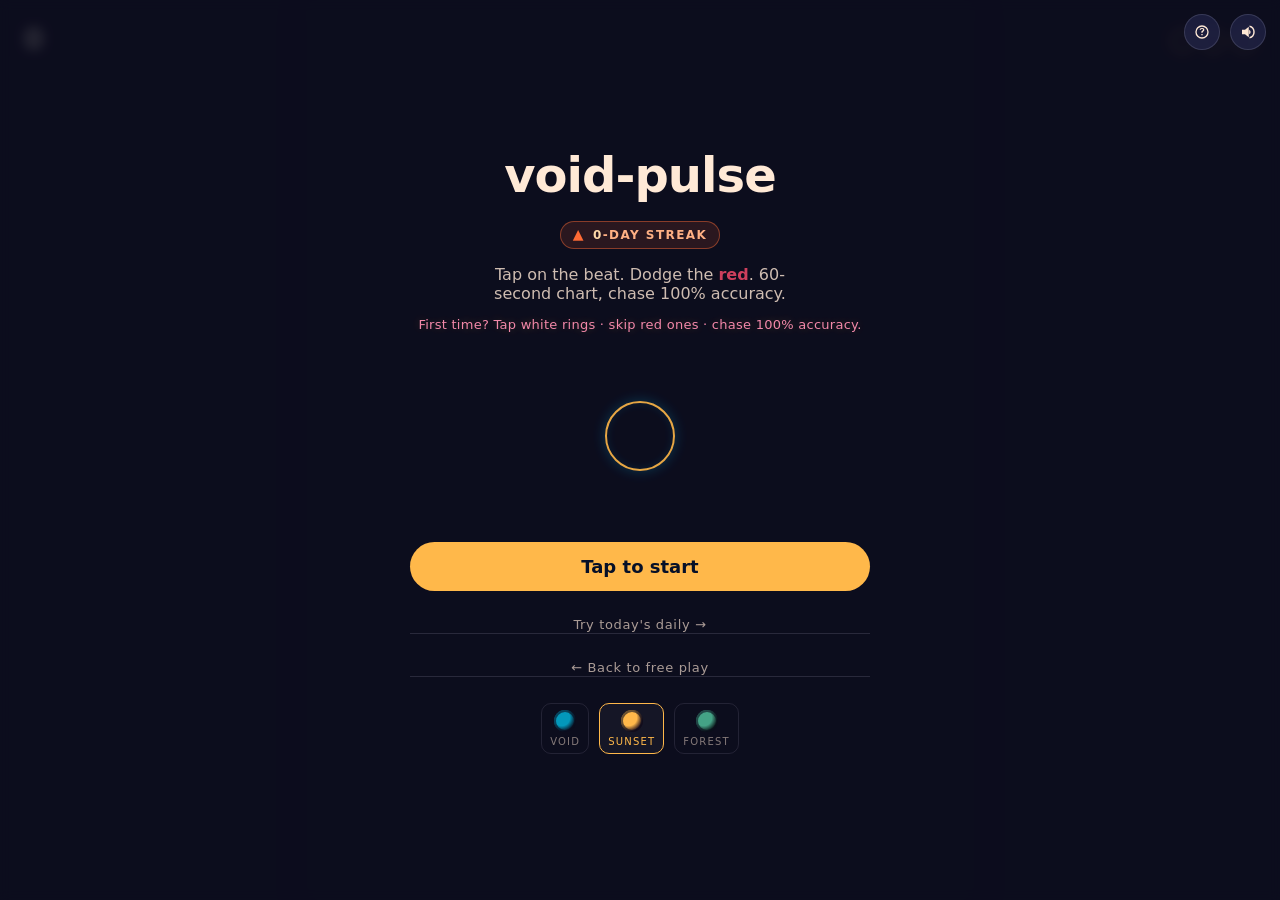
==== commit 994dd9d8: "sprint 46: first-visit onboarding audit (subtract, don't just add) Lens: onboarding has been additiv" ====
--- a/games/001-void-pulse/index.html
+++ b/games/001-void-pulse/index.html
@@ -51,8 +51,8 @@
         <span class="streak-count"><span id="streakStartNum">0</span>-day streak</span>
         <span class="streak-best" id="streakStartBest" hidden>best <span id="streakStartBestNum">0</span></span>
       </div>
-      <p class="hook">Tap on the beat. Dodge the <span style="color:var(--danger);font-weight:600">red</span>. 60-second chart, chase 100%.</p>
-      <p id="firstVisitHint" class="first-visit-hint" hidden>New here? Tap white rings · skip red ones · chase the % score.</p>
+      <p class="hook">Tap on the beat. Dodge the <span style="color:var(--danger);font-weight:600">red</span>. 60-second chart, chase 100% accuracy.</p>
+      <p id="firstVisitHint" class="first-visit-hint" hidden>First time? Tap white rings · skip red ones · chase 100% accuracy.</p>
       <div class="demo" aria-hidden="true">
         <div class="demo-target"></div>
         <div class="demo-pulse demo-pulse-good"></div>
@@ -72,9 +72,9 @@
       </div>
     </div>
 
-    <div id="gameover" class="overlay hidden">
+    <div id="gameover" class="overlay hidden" role="dialog" aria-modal="true" aria-labelledby="gameoverTitle" aria-hidden="true">
       <div id="newBest" class="new-best">NEW BEST</div>
-      <h2 class="title">void silenced</h2>
+      <h2 id="gameoverTitle" class="title">void silenced</h2>
       <p class="final-score">Score: <span id="finalScore">0</span></p>
       <p class="best-score">Best: <span id="bestScore">0</span></p>
       <div id="stats" class="stats">
@@ -93,7 +93,7 @@
       </div>
       <div id="history" class="history" aria-label="Last runs">
         <span id="historyLabel" class="history-label">Last runs</span>
-        <svg id="historySvg" viewBox="0 0 120 28" width="120" height="28" aria-hidden="true"></svg>
+        <svg id="historySvg" class="spark-svg" viewBox="0 0 120 28" width="120" height="28" aria-hidden="true"></svg>
       </div>
       <div id="ghost" class="ghost-strip" hidden aria-label="Ghost run comparison">
         <div class="ghost-row ghost-row-now">
@@ -116,7 +116,7 @@
         <svg viewBox="0 0 24 24" width="14" height="14" aria-hidden="true"><path d="M18 16.08c-.76 0-1.44.3-1.96.77L8.91 12.7c.05-.23.09-.46.09-.7s-.04-.47-.09-.7l7.05-4.11c.54.5 1.25.81 2.04.81a3 3 0 1 0-3-3c0 .24.04.47.09.7L8.04 9.81A3 3 0 0 0 6 9a3 3 0 1 0 0 6c.79 0 1.5-.31 2.04-.81l7.12 4.15c-.05.21-.08.43-.08.66a2.92 2.92 0 1 0 2.92-2.92z" fill="currentColor"/></svg>
         <span>Share</span>
       </button>
-      <p class="retry-hint">Tap to retry</p>
+      <p class="retry-hint" id="retryHint" tabindex="0" role="button" aria-label="Tap or press Space to retry">Tap to retry</p>
     </div>
 
     <div id="pause" class="overlay hidden" aria-hidden="true">
@@ -170,8 +170,15 @@
           </span></div>
           <div class="stat-row"><span class="stat-k">First played</span><span class="stat-v" id="lsFirst">—</span></div>
           <div class="stat-row"><span class="stat-k">Last played</span><span class="stat-v" id="lsLast">—</span></div>
+          <div class="stat-row stat-row-span stat-row-spark">
+            <span class="stat-k">Recent trend</span>
+            <span class="stat-v stat-spark-cell">
+              <svg id="statsSparkSvg" class="spark-svg" viewBox="0 0 160 32" width="160" height="32" aria-hidden="true"></svg>
+            </span>
+          </div>
         </div>
         <div class="stats-actions">
+          <button id="statsExport" class="stats-export-btn" type="button" hidden>Copy as text</button>
           <button id="statsReset" class="stats-reset-btn" type="button" hidden>Reset stats</button>
           <button id="statsPanelClose" class="btn stats-close" type="button">Close</button>
         </div>
--- a/games/001-void-pulse/style.css
+++ b/games/001-void-pulse/style.css
@@ -117,14 +117,25 @@
 }
 #combo {
   font-size: 22px;
+  /* Tier-tinted color — default is accent (low tier). data-tier overrides
+     below promote to blended (mid) or highlight (peak). Reuses the Sprint
+     39 state-tint pattern (graphics/state-tint.md). Transition smooths the
+     tier-up/tier-down color change so it reads as a progressive ramp
+     rather than a hard swap. */
   color: var(--accent);
+  transition: color .22s ease, opacity .12s ease;
   letter-spacing: -0.01em;
-  transition: opacity .12s ease;
   min-height: 22px;
   min-width: 5ch;
   text-align: right;
   font-variant-numeric: tabular-nums;
 }
+/* Mid tier (mult ×2 / ×2.5) — color-mix between accent and highlight.
+   Reads as "warming up" between cool-accent and warm-highlight. */
+#combo[data-tier="mid"]  { color: color-mix(in srgb, var(--accent) 40%, var(--highlight)); }
+/* Peak tier (mult >= ×3) — full highlight. Gold/warm in most themes,
+   signaling "you've entered the money zone." */
+#combo[data-tier="peak"] { color: var(--highlight); }
 #comboMeter {
   width: 72px;
   height: 3px;
@@ -155,7 +166,21 @@
   justify-content: center;
   opacity: 0;
   transition: opacity .2s ease;
-}
+  /* Band-tinted downbeat color — overridden per [data-band] below so the
+     beat ring reinforces the BGM dynamics arc (calm/tense/peak/resolve).
+     Default matches the pre-Sprint-39 behavior (accent cyan downbeat). */
+  --beat-tint: var(--accent);
+}
+/* Calm intro — white/neutral downbeat, understated */
+#beat[data-band="warm"],
+#beat[data-band="easy"] { --beat-tint: var(--fg); }
+/* Tense mid-run — themed accent (default) */
+#beat[data-band="mid"],
+#beat[data-band="hard"] { --beat-tint: var(--accent); }
+/* Climax peak — highlight (gold in most themes) for the intensity spike */
+#beat[data-band="climax"] { --beat-tint: var(--highlight); }
+/* Out — back to themed accent for the resolution bars */
+#beat[data-band="out"] { --beat-tint: var(--accent); }
 #beat.active { opacity: 1; }
 #beat .beat-dot {
   width: 9px;
@@ -178,8 +203,8 @@
   100% { transform: scale(1); background: color-mix(in srgb, var(--fg) 28%, transparent); box-shadow: 0 0 0 1px color-mix(in srgb, var(--fg) 22%, transparent); }
 }
 @keyframes beatPulseAccent {
-  0%   { transform: scale(0.95); background: color-mix(in srgb, var(--accent) 35%, transparent); box-shadow: 0 0 0 1px color-mix(in srgb, var(--accent) 30%, transparent); }
-  14%  { transform: scale(1.6); background: var(--accent); box-shadow: 0 0 18px color-mix(in srgb, var(--accent) 75%, transparent), 0 0 0 2px color-mix(in srgb, var(--accent) 70%, transparent); }
+  0%   { transform: scale(0.95); background: color-mix(in srgb, var(--beat-tint) 35%, transparent); box-shadow: 0 0 0 1px color-mix(in srgb, var(--beat-tint) 30%, transparent); }
+  14%  { transform: scale(1.6); background: var(--beat-tint); box-shadow: 0 0 18px color-mix(in srgb, var(--beat-tint) 75%, transparent), 0 0 0 2px color-mix(in srgb, var(--beat-tint) 70%, transparent); }
   100% { transform: scale(1); background: color-mix(in srgb, var(--fg) 28%, transparent); box-shadow: 0 0 0 1px color-mix(in srgb, var(--fg) 22%, transparent); }
 }
 
@@ -330,6 +355,36 @@
   100% { opacity: .78; }
 }
 
+/* Peak-tier ambient — completes the tier-reinforcement trio with combo-
+   text tint (sprint 41) and audio pitch shift (sprint 43). Subtle edge-
+   vignette in the theme highlight color fades in when the combo hits
+   ×3+, giving players a peripheral cue that they're in the peak zone.
+   Deliberately low-alpha (0.10–0.14) so it registers as ambience, not
+   UI noise — the combo text and audio already carry the main signal;
+   this is atmosphere on top. Uses ::after to avoid colliding with
+   ::before (reserved by #app.deathcam). Transition on opacity so the
+   appearance/disappearance is smooth, not a sudden flip. */
+#app::after {
+  content: "";
+  position: absolute;
+  inset: 0;
+  pointer-events: none;
+  background: radial-gradient(ellipse at center, transparent 55%,
+              color-mix(in srgb, var(--highlight) 22%, transparent) 100%);
+  opacity: 0;
+  transition: opacity .5s ease;
+  z-index: 4;                           /* under HUD (≥10), above stage */
+  border-radius: var(--radius);
+}
+#app[data-tier="peak"]::after {
+  opacity: 1;
+  animation: peakAmbientPulse 3.6s ease-in-out infinite;
+}
+@keyframes peakAmbientPulse {
+  0%, 100% { opacity: .85; }
+  50%      { opacity: 1; }
+}
+
 @media (prefers-reduced-motion: reduce) {
   .shake, .pop, .flash, .new-best, #score.beaten-best, .pause-countdown { animation: none !important; }
   #app.deathcam::before { animation: none !important; opacity: .5; }
@@ -338,6 +393,11 @@
      "a run is in progress" without the flash. */
   #beat.pulse .beat-dot,
   #beat.pulse-accent .beat-dot { animation: none !important; }
+  /* Peak-tier ambient stays on (the tier *should* be visible), but
+     drop the breathing animation. Static vignette still reinforces
+     "you're at peak" without the gentle motion that can trigger
+     vestibular discomfort. */
+  #app[data-tier="peak"]::after { animation: none !important; opacity: 1; }
 }
 
 /* Mute toggle (top-right) */
@@ -426,13 +486,17 @@
   text-transform: uppercase;
   opacity: .55;
 }
-#historySvg .hbar {
+/* Shared sparkline styling — applied by both the gameover history svg
+   (#historySvg) and the stats-panel trend svg (#statsSparkSvg) via
+   the .spark-svg class. Bar roles: latest = accent highlight, best
+   (if not the latest) = gold accent, all others = subtle. */
+.spark-svg .hbar {
   fill: var(--subtle);
   transition: fill .12s ease;
 }
-#historySvg .hbar.latest { fill: var(--accent); }
-#historySvg .hbar.best   { fill: var(--highlight); }
-#historySvg .hline {
+.spark-svg .hbar.latest { fill: var(--accent); }
+.spark-svg .hbar.best   { fill: var(--highlight); }
+.spark-svg .hline {
   stroke: rgba(232, 233, 255, .18);
   stroke-width: 1;
 }
@@ -726,6 +790,16 @@
 .overlay.first-visit #start {
   animation: firstVisitPulse 1.8s ease-in-out infinite;
   box-shadow: 0 0 0 0 rgba(0, 212, 255, .0);
+}
+/* First-visit information hierarchy: strip the start overlay down to the
+   rules + demo + Start button. Keyboard shortcuts and the lifetime-stats
+   link are return-player tools — a brand-new player has no keyboard
+   muscle memory and no stats to look at yet. Showing them on first load
+   just adds noise competing with the core "tap here to start" signal.
+   They'll re-appear on the second page load when first-visit is cleared. */
+.overlay.first-visit .kbhint,
+.overlay.first-visit #statsBtn {
+  display: none;
 }
 @keyframes firstVisitPulse {
   0%, 100% { box-shadow: 0 0 0 0 color-mix(in srgb, var(--accent) calc(100% * .45), transparent); }
@@ -1103,11 +1177,15 @@
   border-radius: 6px;
   transition: color .15s, background .15s;
 }
-.ghost-link-btn:hover,
+.ghost-link-btn:hover {
+  color: var(--accent);
+  background: rgba(232, 233, 255, .05);
+}
 .ghost-link-btn:focus-visible {
   color: var(--accent);
   background: rgba(232, 233, 255, .05);
-  outline: none;
+  outline: 2px solid var(--accent);
+  outline-offset: 2px;
 }
 
 /* ---------- Lifetime stats overlay (Sprint 26) ---------- */
@@ -1205,6 +1283,23 @@
 .stat-theme-void   { background: #00d4ff; border-color: #7fe6ff; }
 .stat-theme-sunset { background: #ffb55a; border-color: #ffd68f; }
 .stat-theme-forest { background: #3ecf8e; border-color: #7fe6b8; }
+/* Recent-trend row: inline sparkline. Uses the shared .spark-svg colors
+   but renders in a wider/taller box than the gameover version since it
+   can afford the real estate inside the stats card. Hidden entirely when
+   the panel is in its empty state (no runs yet) — stats-empty gate also
+   disables the Reset / Export buttons, so the whole row is absent. */
+.stat-row-spark {
+  align-items: center;
+}
+.stat-spark-cell {
+  display: inline-flex;
+  align-items: center;
+  justify-content: flex-end;
+}
+.stat-spark-cell .spark-svg {
+  display: block;
+}
+.stats-empty .stat-row-spark { display: none; }
 .stats-actions {
   display: flex;
   justify-content: space-between;
@@ -1212,10 +1307,9 @@
   gap: 10px;
   margin-top: 6px;
 }
-.stats-reset-btn {
+.stats-reset-btn,
+.stats-export-btn {
   background: transparent;
-  border: 1px solid rgba(255, 61, 107, .35);
-  color: rgba(255, 61, 107, .75);
   border-radius: 8px;
   padding: 6px 12px;
   font-size: 11px;
@@ -1224,11 +1318,42 @@
   cursor: pointer;
   transition: all .15s;
 }
-.stats-reset-btn:hover,
+.stats-reset-btn {
+  border: 1px solid rgba(255, 61, 107, .35);
+  color: rgba(255, 61, 107, .75);
+}
+/* Export uses the accent palette to distinguish it visually from the
+   danger-colored Reset — they sit adjacent in the action row and both
+   use the same shape, so color is the only affordance cue for which
+   is the positive vs destructive action. */
+.stats-export-btn {
+  border: 1px solid color-mix(in srgb, var(--accent) 40%, transparent);
+  color: color-mix(in srgb, var(--accent) 85%, transparent);
+}
+.stats-export-btn:hover {
+  background: color-mix(in srgb, var(--accent) 10%, transparent);
+  color: var(--accent);
+}
+.stats-export-btn:focus-visible {
+  background: color-mix(in srgb, var(--accent) 10%, transparent);
+  color: var(--accent);
+  outline: 2px solid var(--accent);
+  outline-offset: 2px;
+}
+.stats-export-btn.copied {
+  background: color-mix(in srgb, var(--accent) 22%, transparent);
+  color: #fff;
+  border-color: var(--accent);
+}
+.stats-reset-btn:hover {
+  background: rgba(255, 61, 107, .1);
+  color: rgba(255, 61, 107, 1);
+}
 .stats-reset-btn:focus-visible {
   background: rgba(255, 61, 107, .1);
   color: rgba(255, 61, 107, 1);
-  outline: none;
+  outline: 2px solid var(--danger);
+  outline-offset: 2px;
 }
 .stats-reset-btn.armed {
   background: rgba(255, 61, 107, .22);
@@ -1375,3 +1500,38 @@
 }
 .swatch-name { color: var(--fg); opacity: .7; }
 .theme-swatch[aria-checked="true"] .swatch-name { opacity: 1; color: var(--accent); }
+
+/* ---------- Focus-visible keyboard rings (Sprint 35) ----------
+   Outline-based rings for all interactive elements that previously
+   relied only on the browser default (which is inconsistent across
+   engines and low-contrast against the dark chrome). outline-offset
+   pushes the ring off the element's border so it's distinguishable
+   from the selected-state outline some elements already carry. Kept
+   separate from :hover so keyboard focus is visibly different from
+   mouse hover — a keyboard user can tell "Space will activate THIS". */
+.btn:focus-visible,
+.icon-btn:focus-visible,
+.share-btn:focus-visible,
+.daily-link:focus-visible {
+  outline: 2px solid var(--accent);
+  outline-offset: 2px;
+}
+/* Gameover retry-hint is a <p tabindex="0" role="button"> acting as the
+   primary action target for keyboard users. Visible-focus ring matches
+   the button family so keyboard tab-stops feel consistent across the
+   dialog. Radius softens the rectangle since the hint has no border. */
+.retry-hint:focus-visible {
+  outline: 2px solid var(--accent);
+  outline-offset: 4px;
+  border-radius: 4px;
+  opacity: 1;
+}
+/* Theme swatches already use border-color for the selected state, so
+   the focus ring needs outline-offset >= 3px to read as a separate
+   layer. Dashed pattern is a belt-and-braces cue so a keyboard user
+   on the currently-selected swatch still sees they're focused there. */
+.theme-swatch:focus-visible {
+  outline: 2px dashed var(--accent);
+  outline-offset: 3px;
+  opacity: 1;
+}
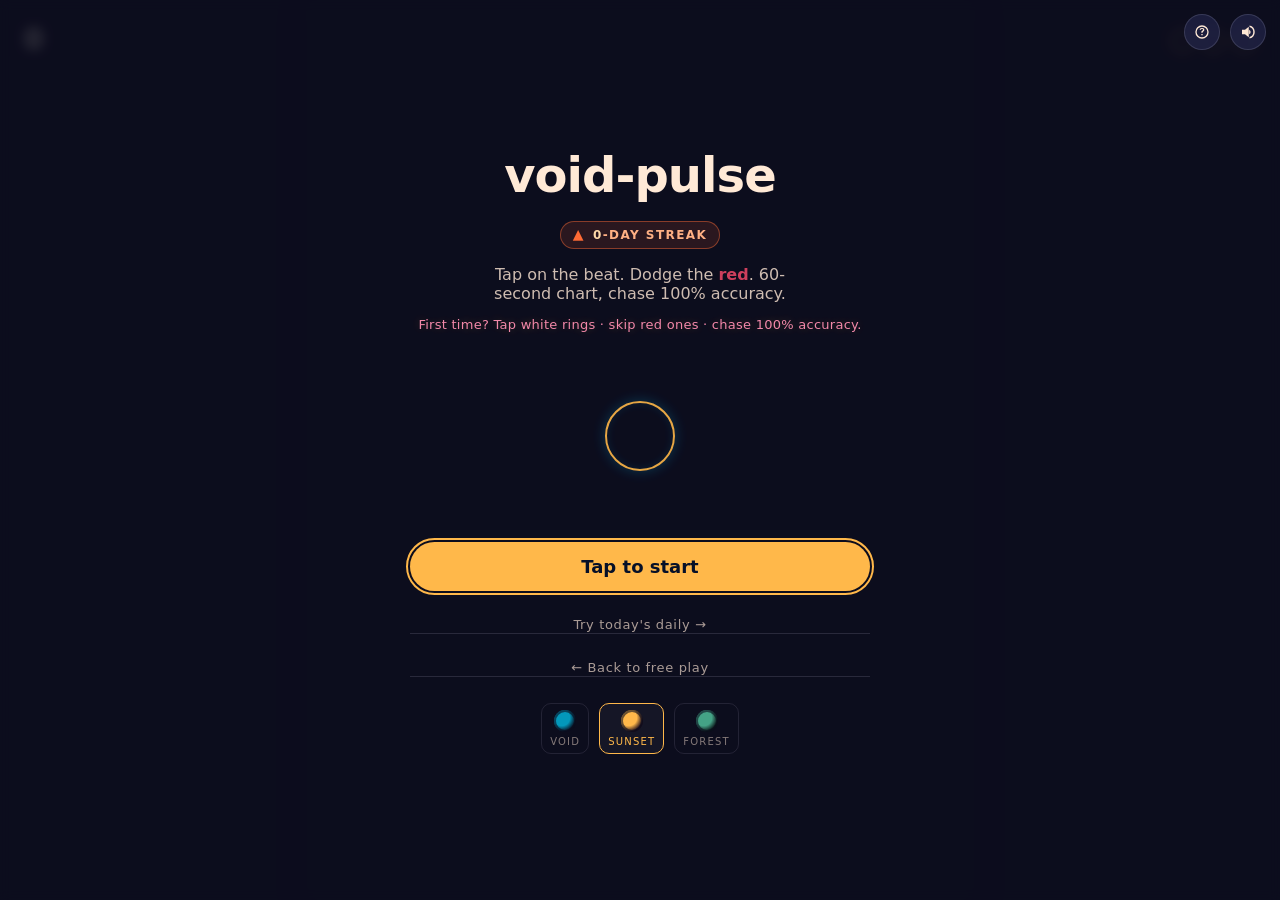
==== commit ef5ea931: "sprint 51: keyboard-flow audit (overlay tab-leak, radiogroup arrows, autofocus) The long-overdue (10" ====
--- a/games/001-void-pulse/index.html
+++ b/games/001-void-pulse/index.html
@@ -60,15 +60,15 @@
         <div class="demo-label demo-label-tap">TAP</div>
         <div class="demo-label demo-label-skip">SKIP</div>
       </div>
-      <button id="start" class="btn">Tap to start</button>
+      <button id="start" class="btn" autofocus>Tap to start</button>
       <p class="kbhint">or press <kbd>Space</kbd> · <kbd>M</kbd> mute · <kbd>P</kbd> pause · <kbd>T</kbd> theme · <kbd>S</kbd> stats · <kbd>?</kbd> help</p>
       <button id="statsBtn" class="ghost-link-btn" type="button" aria-label="Lifetime stats">Lifetime stats →</button>
       <a id="dailyLink" class="daily-link" href="?daily=1" hidden>Try today's daily →</a>
       <a id="freeLink"  class="daily-link" href="./" hidden>← Back to free play</a>
       <div id="themePicker" class="theme-picker" role="radiogroup" aria-label="Color theme">
-        <button type="button" class="theme-swatch" data-theme-id="void"   role="radio" aria-checked="true"  title="Void (cyan)"><span class="swatch-ring swatch-void"></span><span class="swatch-name">void</span></button>
-        <button type="button" class="theme-swatch" data-theme-id="sunset" role="radio" aria-checked="false" title="Sunset (amber)"><span class="swatch-ring swatch-sunset"></span><span class="swatch-name">sunset</span></button>
-        <button type="button" class="theme-swatch" data-theme-id="forest" role="radio" aria-checked="false" title="Forest (teal)"><span class="swatch-ring swatch-forest"></span><span class="swatch-name">forest</span></button>
+        <button type="button" class="theme-swatch" data-theme-id="void"   role="radio" aria-checked="true"  tabindex="0"  title="Void (cyan)"><span class="swatch-ring swatch-void"></span><span class="swatch-name">void</span></button>
+        <button type="button" class="theme-swatch" data-theme-id="sunset" role="radio" aria-checked="false" tabindex="-1" title="Sunset (amber)"><span class="swatch-ring swatch-sunset"></span><span class="swatch-name">sunset</span></button>
+        <button type="button" class="theme-swatch" data-theme-id="forest" role="radio" aria-checked="false" tabindex="-1" title="Forest (teal)"><span class="swatch-ring swatch-forest"></span><span class="swatch-name">forest</span></button>
       </div>
     </div>
 
@@ -119,11 +119,12 @@
       <p class="retry-hint" id="retryHint" tabindex="0" role="button" aria-label="Tap or press Space to retry">Tap to retry</p>
     </div>
 
-    <div id="pause" class="overlay hidden" aria-hidden="true">
+    <div id="pause" class="overlay hidden" role="dialog" aria-modal="true" aria-labelledby="pauseTitle" aria-describedby="pauseHint" aria-hidden="true" tabindex="-1">
+      <h2 id="pauseTitle" class="sr-only">Game paused</h2>
       <div class="pause-ring">
-        <div id="pauseCountdown" class="pause-countdown">paused</div>
-      </div>
-      <p class="pause-hint">Return to the tab — or press <kbd>P</kbd> — to resume</p>
+        <div id="pauseCountdown" class="pause-countdown" aria-hidden="true">paused</div>
+      </div>
+      <p class="pause-hint" id="pauseHint">Return to the tab — or press <kbd>P</kbd> — to resume</p>
     </div>
 
     <div id="help" class="overlay hidden help-overlay" role="dialog" aria-modal="true" aria-labelledby="helpTitle" aria-hidden="true">
--- a/games/001-void-pulse/style.css
+++ b/games/001-void-pulse/style.css
@@ -251,11 +251,19 @@
   text-align: center;
   background: rgba(10, 14, 31, .82);
   backdrop-filter: blur(6px);
-  transition: opacity .2s ease;
+  /* visibility transitions discretely; a .2s delay on the hide side lets the
+     opacity fade finish before the element is yanked from the a11y tree + tab
+     order. On the visible side, `.overlay.visible` overrides the transition
+     so visibility snaps in immediately while opacity fades up. */
+  transition: opacity .2s ease, visibility 0s linear .2s;
   z-index: 20;
 }
-.overlay.hidden  { opacity: 0; pointer-events: none; }
-.overlay.visible { opacity: 1; pointer-events: auto; }
+/* `visibility: hidden` is the crucial addition — opacity:0 alone leaves the
+   children tabbable (invisible focus rings during gameplay when #overlay +
+   #gameover are dismissed). visibility removes them from the tab sequence
+   and a11y tree alongside the fade. */
+.overlay.hidden  { opacity: 0; pointer-events: none; visibility: hidden; }
+.overlay.visible { opacity: 1; pointer-events: auto; visibility: visible; transition: opacity .2s ease, visibility 0s linear 0s; }
 
 .title {
   font-size: clamp(28px, 5vw, 48px);
@@ -574,6 +582,14 @@
   backdrop-filter: blur(4px);
   z-index: 25;
   gap: 18px;
+}
+/* Focus target is the dialog container itself (aria-modal + labelledby
+   speak via AT on focus-in); no visible outline needed since the overlay
+   being visible is already the focus cue. :focus-visible kept :none so
+   keyboard activation doesn't show a ring around the full-screen dialog. */
+#pause:focus,
+#pause:focus-visible {
+  outline: none;
 }
 .pause-ring {
   width: 140px;
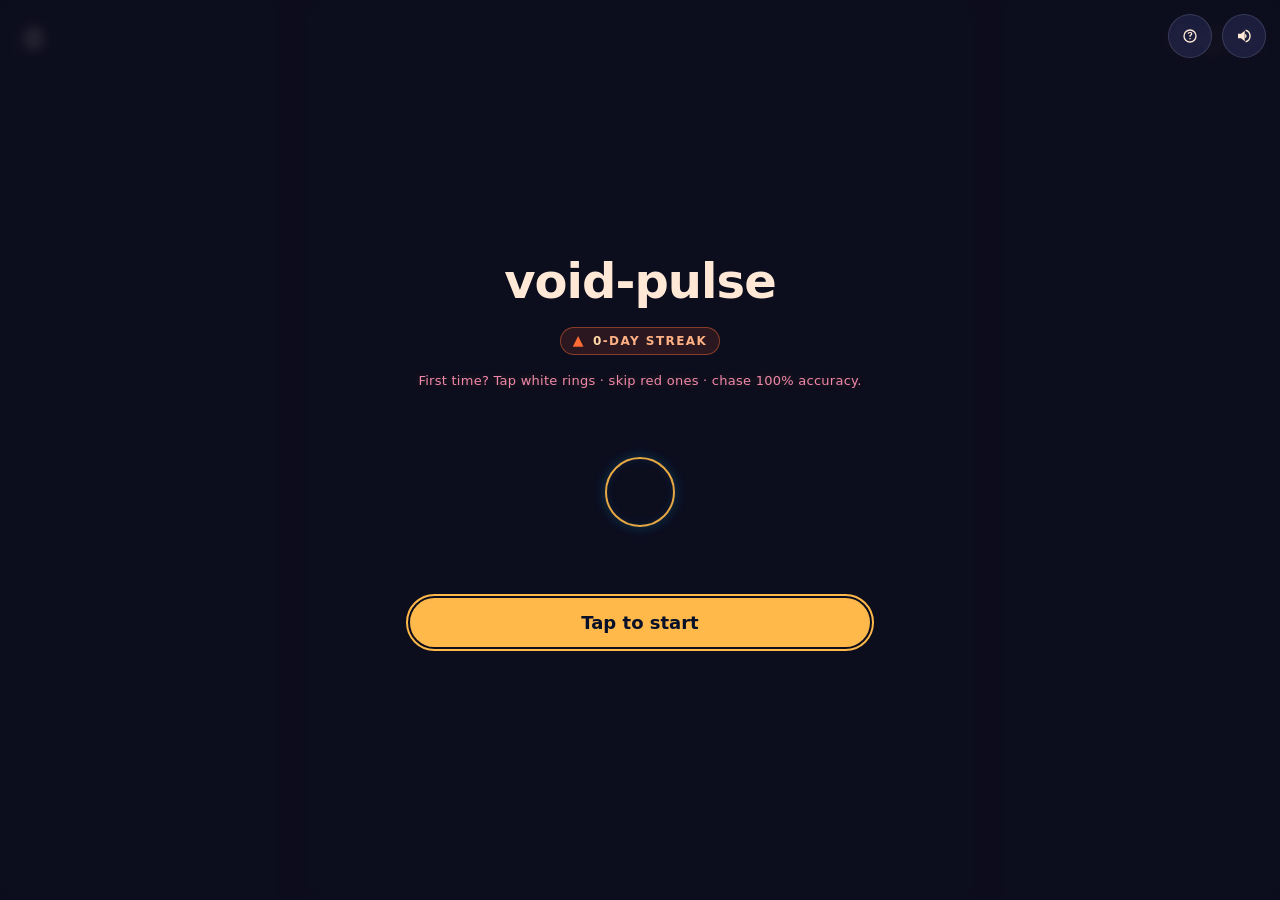
==== commit 06b01c6a: "sprint 60: microcopy / tone audit across the full string corpus enumerated ~60 user-facing strings v" ====
--- a/games/001-void-pulse/index.html
+++ b/games/001-void-pulse/index.html
@@ -51,7 +51,7 @@
         <span class="streak-count"><span id="streakStartNum">0</span>-day streak</span>
         <span class="streak-best" id="streakStartBest" hidden>best <span id="streakStartBestNum">0</span></span>
       </div>
-      <p class="hook">Tap on the beat. Dodge the <span style="color:var(--danger);font-weight:600">red</span>. 60-second chart, chase 100% accuracy.</p>
+      <p class="hook">Tap on the beat. Dodge the <span style="color:var(--danger);font-weight:600">red</span>. Chase 100% on a 60-second chart.</p>
       <p id="firstVisitHint" class="first-visit-hint" hidden>First time? Tap white rings · skip red ones · chase 100% accuracy.</p>
       <div class="demo" aria-hidden="true">
         <div class="demo-target"></div>
@@ -124,7 +124,7 @@
       <div class="pause-ring">
         <div id="pauseCountdown" class="pause-countdown" aria-hidden="true">paused</div>
       </div>
-      <p class="pause-hint" id="pauseHint">Return to the tab — or press <kbd>P</kbd> — to resume</p>
+      <p class="pause-hint" id="pauseHint">Press <kbd>P</kbd> or refocus the tab to resume</p>
     </div>
 
     <div id="help" class="overlay hidden help-overlay" role="dialog" aria-modal="true" aria-labelledby="helpTitle" aria-hidden="true">
@@ -134,10 +134,10 @@
           <li><span class="help-key">tap / Space</span><span>when the pulse crosses the ring — on beat (120 BPM)</span></li>
           <li><span class="help-key">center hit</span><span>= <em>perfect</em>: full score, combo grows, chromatic flash</span></li>
           <li><span class="help-key">near hit</span><span>= <em>good</em>: half score, combo grows</span></li>
-          <li><span class="help-key" style="color:var(--danger)">red dashed pulse</span><span>= <em>HAZARD</em>: do NOT tap. Let it pass for +50 bonus. Tapping it = miss + life</span></li>
+          <li><span class="help-key" style="color:var(--danger)">red dashed pulse</span><span>= <em>HAZARD</em>: do NOT tap. Let it pass for +50 bonus. Tap it and you lose a life.</span></li>
           <li><span class="help-key">combo bar</span><span>fills toward the next ×multiplier (cap ×4)</span></li>
-          <li><span class="help-key">chart length</span><span>~60s fixed chart. Chase the % — try for 100% perfect run</span></li>
-          <li><span class="help-key">3 lives</span><span>miss / mistap to lose one. Die fast 3x in a row → next run grants +1 gold life</span></li>
+          <li><span class="help-key">chart length</span><span>~60-second chart. Chase the percent — aim for a 100% perfect run.</span></li>
+          <li><span class="help-key">3 lives</span><span>miss or mistap to lose one. Die quickly 3 runs in a row → the next run starts with a bonus gold life.</span></li>
           <li><span class="help-key">daily mode</span><span><code>?daily=1</code> — same chart for everyone today</span></li>
           <li><span class="help-key">theme picker</span><span>void / sunset / forest — press <kbd>T</kbd> to cycle</span></li>
         </ul>
@@ -157,7 +157,7 @@
           <div class="stat-row"><span class="stat-k">Total play</span><span class="stat-v" id="lsTime">0s</span></div>
           <div class="stat-row"><span class="stat-k">Best score</span><span class="stat-v" id="lsBest">0</span></div>
           <div class="stat-row"><span class="stat-k">Peak combo</span><span class="stat-v" id="lsPeakCombo">0</span></div>
-          <div class="stat-row"><span class="stat-k">Avg / run</span><span class="stat-v" id="lsAvg">—</span></div>
+          <div class="stat-row"><span class="stat-k">Avg score</span><span class="stat-v" id="lsAvg">—</span></div>
           <div class="stat-row"><span class="stat-k">Total score</span><span class="stat-v" id="lsScore">0</span></div>
           <div class="stat-row"><span class="stat-k">Perfects</span><span class="stat-v" id="lsPerfects">0</span></div>
           <div class="stat-row"><span class="stat-k">Hits</span><span class="stat-v" id="lsHits">0</span></div>
@@ -181,7 +181,7 @@
         <div class="stats-actions">
           <button id="statsExport" class="stats-export-btn" type="button" hidden>Copy as text</button>
           <button id="statsReset" class="stats-reset-btn" type="button" hidden>Reset stats</button>
-          <button id="statsPanelClose" class="btn stats-close" type="button">Close</button>
+          <button id="statsPanelClose" class="btn stats-close" type="button">Got it</button>
         </div>
       </div>
     </div>
--- a/games/001-void-pulse/style.css
+++ b/games/001-void-pulse/style.css
@@ -49,7 +49,17 @@
   color: var(--fg);
   font-family: system-ui, -apple-system, "Segoe UI", Roboto, sans-serif;
   user-select: none;
+  -webkit-user-select: none;
+  /* Sprint 56: explicit gesture-conflict defenses for mobile.
+       - tap-highlight-color transparent: no flash on tappable elements
+       - touch-callout none: suppress iOS long-press preview menu (rings,
+         numbers, share button shouldn't summon image/link/text panels)
+       - overscroll-behavior none: kill iOS Safari pull-to-refresh + Android
+         Chrome rubber-band bounce, both of which can fire mid-run when a
+         player swipes near the screen edge by accident */
   -webkit-tap-highlight-color: transparent;
+  -webkit-touch-callout: none;
+  overscroll-behavior: none;
   overflow: hidden;
 }
 
@@ -251,6 +261,11 @@
   text-align: center;
   background: rgba(10, 14, 31, .82);
   backdrop-filter: blur(6px);
+  /* Sprint 58 (touch-gesture follow-up): overlay backdrops are tappable
+     for restart / dismiss-on-backdrop. touch-action: manipulation here
+     drops the historic 300ms double-tap-zoom delay on the backdrop area
+     too, so a player rapidly dismissing modals doesn't trigger zoom. */
+  touch-action: manipulation;
   /* visibility transitions discretely; a .2s delay on the hide side lets the
      opacity fade finish before the element is yanked from the a11y tree + tab
      order. On the visible side, `.overlay.visible` overrides the transition
@@ -280,17 +295,38 @@
 }
 .final-score { font-size: 22px; color: var(--fg); margin-top: 10px; }
 .best-score  { font-size: 16px; color: var(--fg); opacity: .78; }
-.retry-hint  { font-size: 15px; color: var(--accent); opacity: .85; margin-top: 8px; }
+/* Retry-hint is a <p tabindex="0" role="button"> — primary action target after
+   gameover. Sized at 44×44 minimum (iOS HIG / Android Material) so a thumb on
+   mobile lands cleanly without the adjacent share-btn / leaderboard rows
+   stealing the tap. inline-block + line-height anchors the visual baseline so
+   the centered text looks identical to its pre-Sprint-55 layout. */
+.retry-hint {
+  display: inline-block;
+  min-height: 44px;
+  padding: 12px 18px;
+  font-size: 15px;
+  line-height: 20px;
+  color: var(--accent);
+  opacity: .85;
+  margin-top: 8px;
+  cursor: pointer;
+  border-radius: 8px;
+}
 
 .share-btn {
   display: inline-flex;
   align-items: center;
+  justify-content: center;
   gap: 7px;
   font: inherit;
   font-weight: 600;
   font-size: 13px;
   letter-spacing: .04em;
-  padding: 8px 16px;
+  /* Sprint 55: padding bumped + min-height 44px to clear the iOS HIG /
+     Android Material tap-target floor. Visual size barely changes — the
+     extra height comes mostly from line-height-effective padding. */
+  padding: 12px 18px;
+  min-height: 44px;
   margin: 6px auto 0;
   background: transparent;
   color: var(--fg);
@@ -409,12 +445,16 @@
 }
 
 /* Mute toggle (top-right) */
+/* Sprint 55: bumped 36→44 to clear the iOS HIG / Android Material 44px tap
+   floor. The SVG glyph stays at 18px so the visual weight is unchanged —
+   only the hit area grows. .help-btn (positioned to the left of mute) shifts
+   from right:60 → right:68 below to preserve the gap after the size bump. */
 .icon-btn {
   position: absolute;
   top: 14px;
   right: 14px;
-  width: 36px;
-  height: 36px;
+  width: 44px;
+  height: 44px;
   display: inline-flex;
   align-items: center;
   justify-content: center;
@@ -660,7 +700,9 @@
   font-variant-numeric: tabular-nums;
 }
 .daily-link {
-  display: inline-block;
+  display: inline-flex;
+  align-items: center;
+  justify-content: center;
   margin-top: 14px;
   font-size: 13px;
   letter-spacing: .05em;
@@ -668,7 +710,11 @@
   opacity: .65;
   text-decoration: none;
   border-bottom: 1px solid rgba(232, 233, 255, .2);
-  padding-bottom: 1px;
+  /* Sprint 55: 12px vertical padding lifts the link's tap-area to 44px
+     (12 + 13(font) + 12 ≈ 44) without disturbing the underline-as-affordance
+     visual. Horizontal padding gives a wider strike-zone too. */
+  padding: 12px 14px 11px;
+  min-height: 44px;
   transition: opacity .12s ease, color .12s ease, border-color .12s ease;
 }
 .daily-link:hover { opacity: 1; color: var(--highlight); border-color: color-mix(in srgb, var(--highlight) calc(100% * .6), transparent); }
@@ -812,9 +858,23 @@
    link are return-player tools — a brand-new player has no keyboard
    muscle memory and no stats to look at yet. Showing them on first load
    just adds noise competing with the core "tap here to start" signal.
-   They'll re-appear on the second page load when first-visit is cleared. */
+   They'll re-appear on the second page load when first-visit is cleared.
+
+   Sprint 59 (cognitive-load audit): also hide the hook (redundant with
+   firstVisitHint — both say "tap, skip red, chase 100%"), the theme picker
+   (a brand-new player has no frame of reference for "void/sunset/forest"
+   labels), and the daily-link (mode-switch is a return-player concern).
+   The first-visit overlay condenses to: title + firstVisitHint + demo +
+   Start button. Five elements competing for attention drops to four;
+   redundancy in the explanation copy resolves; the eye lands on the
+   pulsing Start button without bouncing through irrelevant chrome.
+   On the player's second page load, the .first-visit class is gone and
+   ALL the affordances reappear — they've earned them by completing run 1. */
 .overlay.first-visit .kbhint,
-.overlay.first-visit #statsBtn {
+.overlay.first-visit #statsBtn,
+.overlay.first-visit .hook,
+.overlay.first-visit #themePicker,
+.overlay.first-visit .daily-link {
   display: none;
 }
 @keyframes firstVisitPulse {
@@ -828,7 +888,7 @@
 /* ---------- Help (?) modal ---------- */
 .help-btn {
   top: 14px;
-  right: 60px;            /* sit just left of the mute button */
+  right: 68px;            /* sit just left of the mute button (44 + 14 + 10 gap) */
 }
 .help-overlay {
   background: rgba(10, 14, 31, .82);
@@ -1180,7 +1240,9 @@
 
 /* ---------- Start overlay: lifetime stats entry (Sprint 26) ---------- */
 .ghost-link-btn {
-  display: inline-block;
+  display: inline-flex;
+  align-items: center;
+  justify-content: center;
   background: transparent;
   border: none;
   color: rgba(232, 233, 255, .55);
@@ -1188,7 +1250,11 @@
   letter-spacing: .08em;
   text-transform: uppercase;
   cursor: pointer;
-  padding: 4px 8px;
+  /* Sprint 55: padding 14px vertical + min-height: 44px so the small
+     "Lifetime stats →" link clears the tap-target floor. Visual weight
+     stays low (font: 11px, transparent bg) — the hit area is what grew. */
+  padding: 14px 12px;
+  min-height: 44px;
   margin: 2px 0 4px;
   border-radius: 6px;
   transition: color .15s, background .15s;
@@ -1325,9 +1391,17 @@
 }
 .stats-reset-btn,
 .stats-export-btn {
+  display: inline-flex;
+  align-items: center;
+  justify-content: center;
   background: transparent;
   border-radius: 8px;
-  padding: 6px 12px;
+  /* Sprint 55: 12px vertical padding + min-height 44px clears the tap floor.
+     Stats panel pairs Reset (destructive) / Export (positive) — both grow
+     together so the row stays balanced and the visual hierarchy doesn't
+     shift relative to the .btn Close button alongside them. */
+  padding: 12px 14px;
+  min-height: 44px;
   font-size: 11px;
   letter-spacing: .06em;
   text-transform: uppercase;
@@ -1474,8 +1548,14 @@
   display: inline-flex;
   flex-direction: column;
   align-items: center;
+  justify-content: center;
   gap: 4px;
-  padding: 6px 8px;
+  /* Sprint 55: vertical was already ~50px (padding+ring+name) but width
+     bottomed out near "void" at ~38px. min-width: 48px guarantees the chip
+     clears the 44px tap floor in both axes regardless of theme name length.
+     gap stays at 4px so the ring-above-name composition is unchanged. */
+  padding: 8px 10px;
+  min-width: 48px;
   background: transparent;
   border: 1px solid rgba(232, 233, 255, .15);
   border-radius: 10px;
@@ -1516,6 +1596,28 @@
 }
 .swatch-name { color: var(--fg); opacity: .7; }
 .theme-swatch[aria-checked="true"] .swatch-name { opacity: 1; color: var(--accent); }
+
+/* ---------- Touch gesture defenses (Sprint 56) ----------
+   touch-action: manipulation tells the browser "this element supports tap
+   and pan, but NOT double-tap-zoom or pinch-zoom-on-element". The practical
+   effect on iOS: removes the historic 300ms click-delay (mostly gone in
+   modern Safari with viewport meta, but belt-and-braces) and prevents a
+   rapid re-tap from invoking the system zoom gesture. On the canvas the
+   stronger touch-action: none is already set (line 70) since pan would
+   conflict with tap-timing. Buttons/links use 'manipulation' so users on
+   accessibility zoom (pinch elsewhere on the page) aren't blocked from
+   activating UI; the gesture only loses double-tap-zoom semantics. */
+.btn,
+.icon-btn,
+.share-btn,
+.theme-swatch,
+.ghost-link-btn,
+.stats-reset-btn,
+.stats-export-btn,
+.daily-link,
+.retry-hint {
+  touch-action: manipulation;
+}
 
 /* ---------- Focus-visible keyboard rings (Sprint 35) ----------
    Outline-based rings for all interactive elements that previously
@@ -1539,7 +1641,6 @@
 .retry-hint:focus-visible {
   outline: 2px solid var(--accent);
   outline-offset: 4px;
-  border-radius: 4px;
   opacity: 1;
 }
 /* Theme swatches already use border-color for the selected state, so
